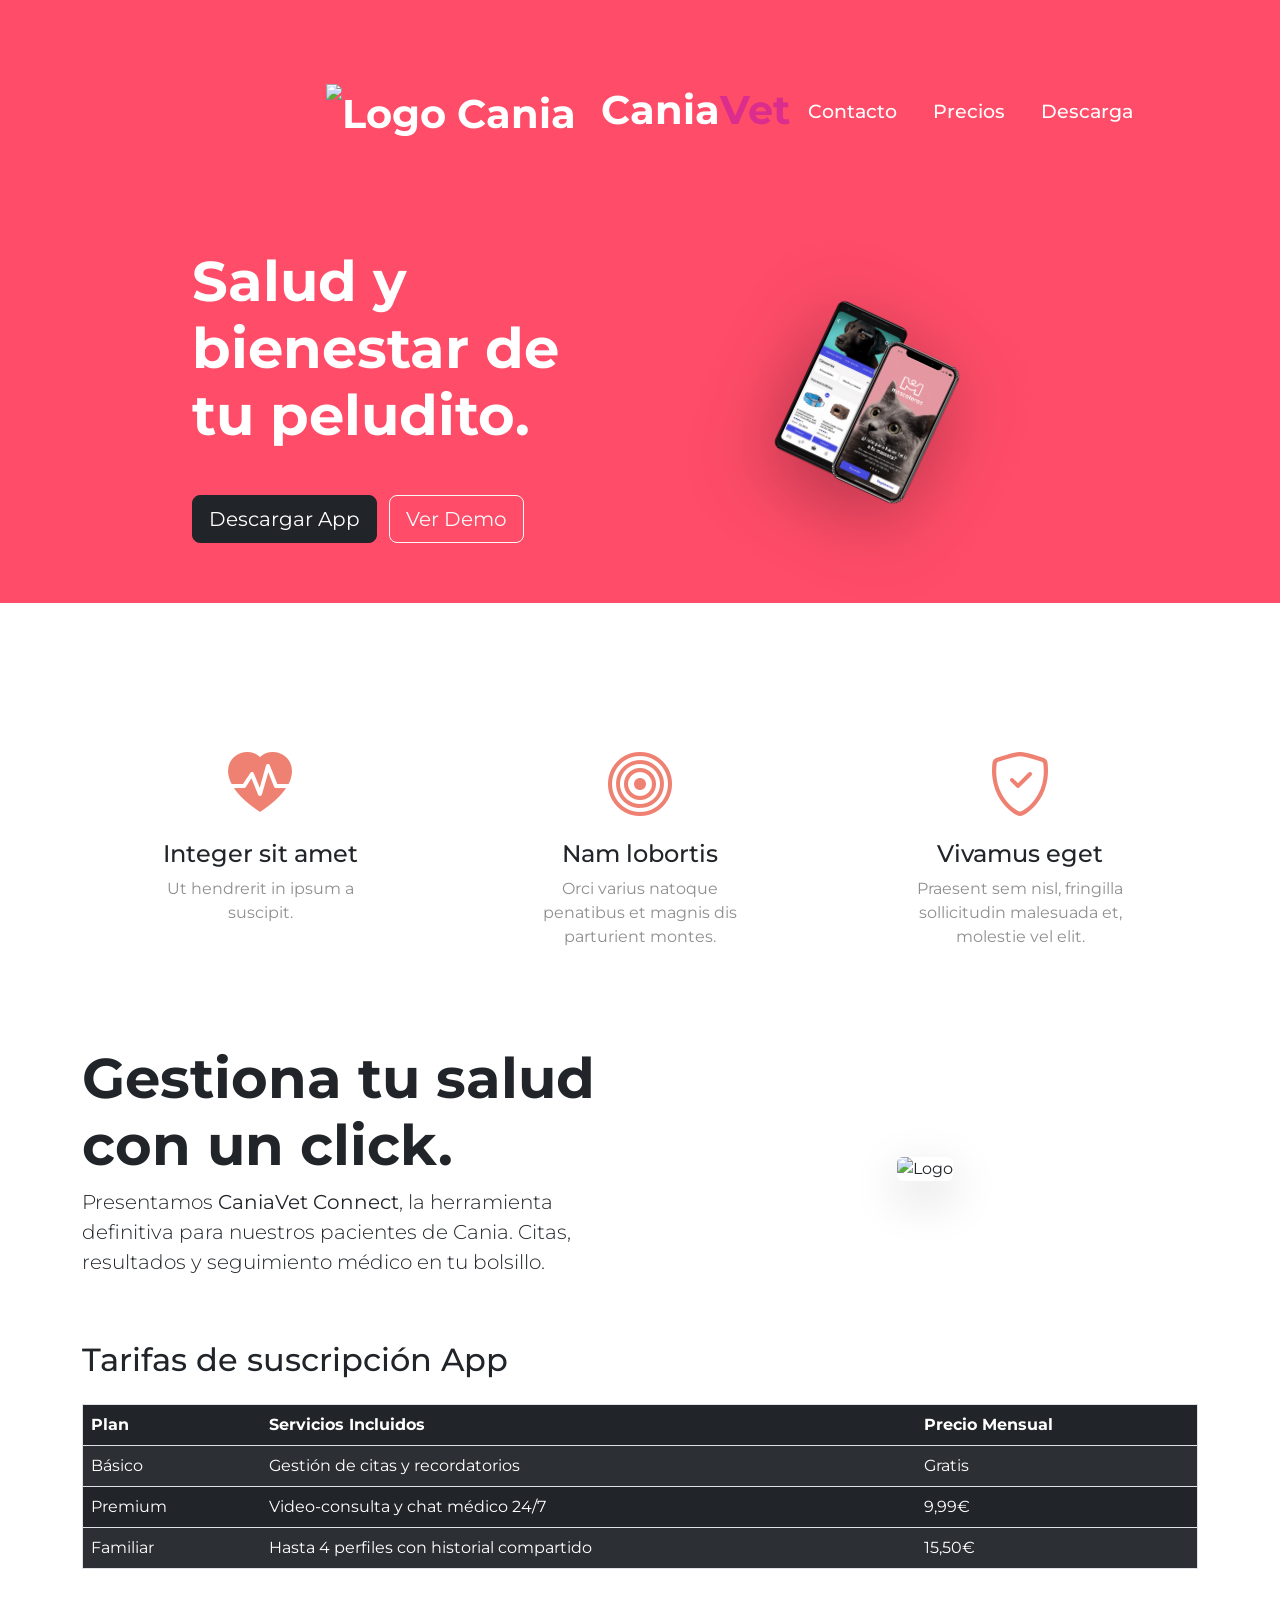
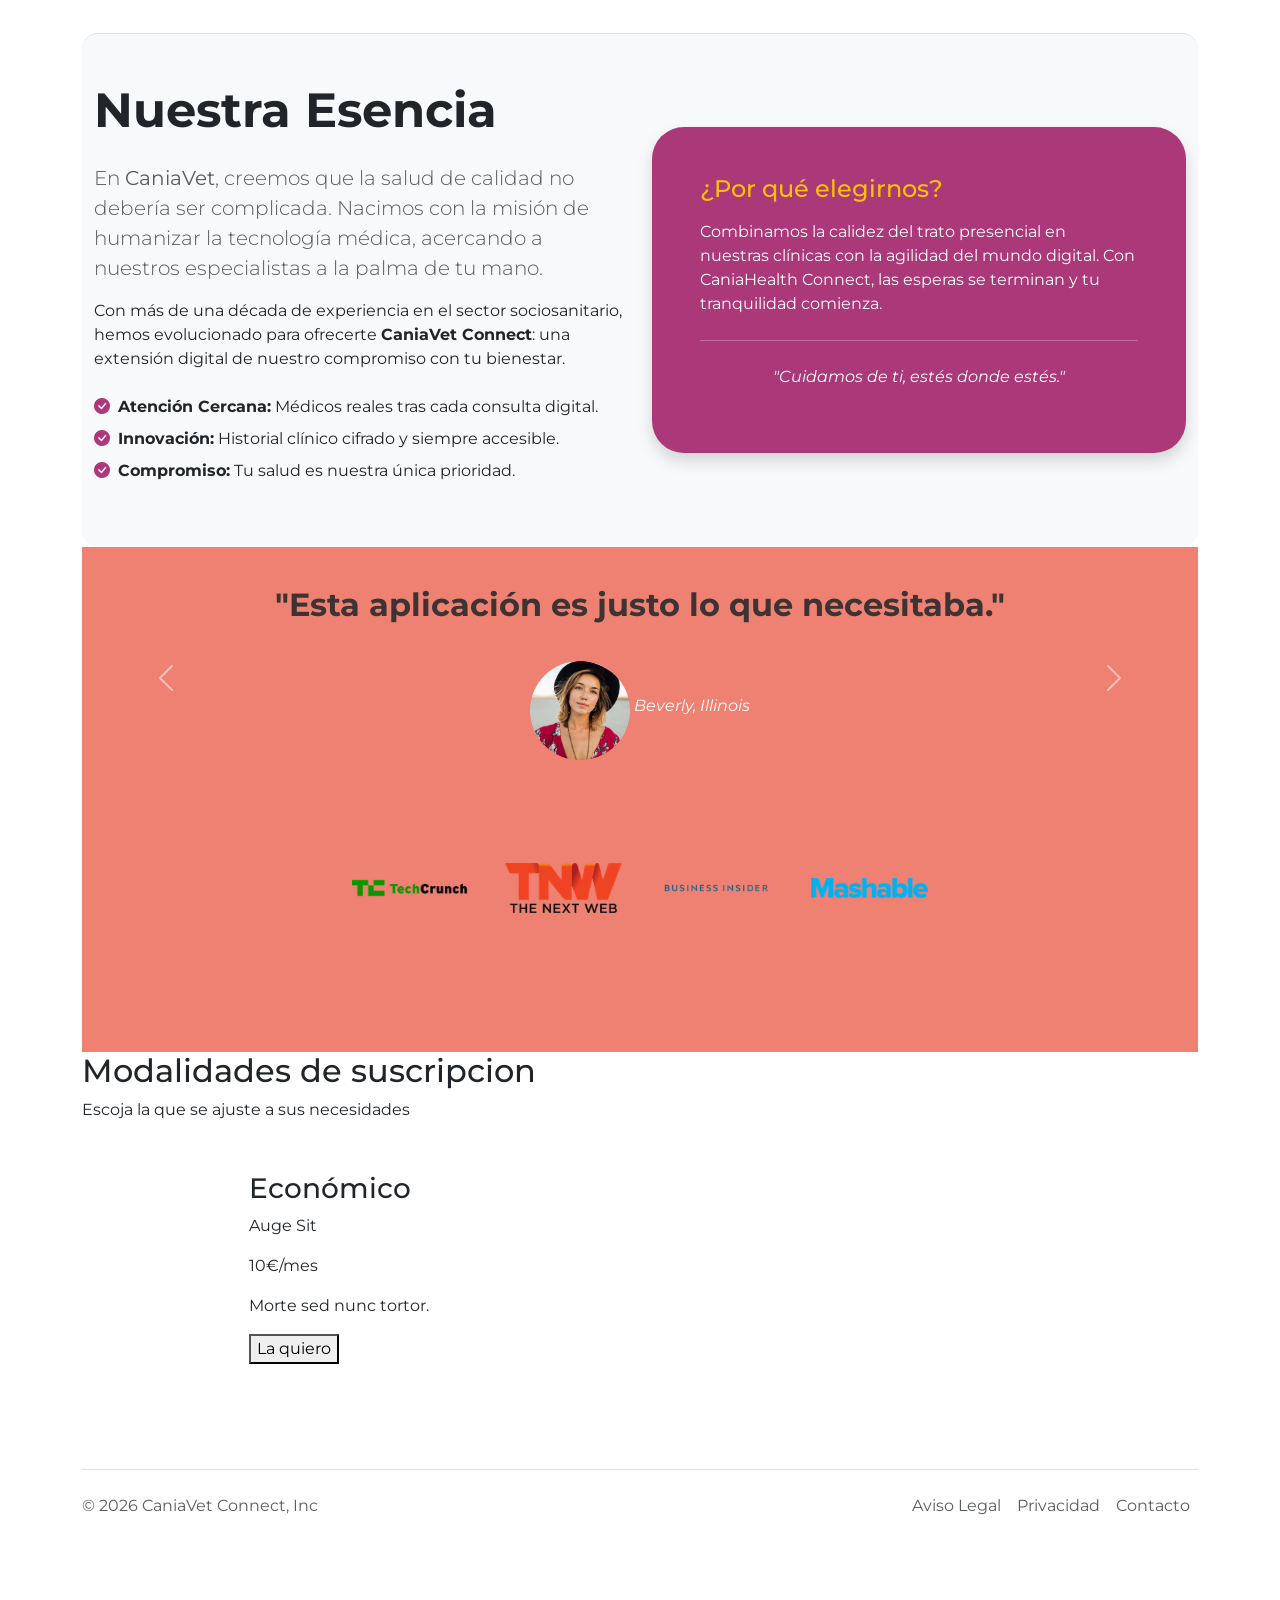
==== index.html @ 1139fd97 "Proyecto principal" ====
<!DOCTYPE html>
<html lang="es">

<head>
    <meta charset="UTF-8">
    <meta name="viewport" content="width=device-width, initial-scale=1.0">
    <title>CaniaVet - Tu Salud Online</title>

    <link rel="icon" type="image/png" href="imagenes/logocania.png">

    <link href="https://fonts.googleapis.com/css2?family=Montserrat:wght@400;700;900&family=Ubuntu:wght@700&display=swap" rel="stylesheet">

    <link href="https://cdn.jsdelivr.net/npm/bootstrap@5.3.2/dist/css/bootstrap.min.css" rel="stylesheet">
    <link rel="stylesheet" href="https://cdn.jsdelivr.net/npm/bootstrap-icons@1.11.1/font/bootstrap-icons.css">
    
    <link rel="stylesheet" href="css/stylesheet.css">
</head>

<body>

    <header id="title">
        <div class="container-fluid">

            <nav class="navbar navbar-expand-lg navbar-dark">
                <div class="container-fluid p-0">
                    <a class="navbar-brand app-name" href="index.html">
                        <img src="imagenes/logocania.png" alt="Logo Cania" class="navbar-logo">
                        <span class="text-white">Cania</span><span class="text-health">Vet</span>
                    </a>
                    
                    <button class="navbar-toggler" type="button" data-bs-toggle="collapse" data-bs-target="#navbarNav">
                        <span class="navbar-toggler-icon"></span>
                    </button>

                    <div class="collapse navbar-collapse" id="navbarNav">
                        <ul class="navbar-nav ms-auto">
                            <li class="nav-item">
                                <a class="nav-link" href="contacto.html">Contacto</a>
                            </li>
                            <li class="nav-item">
                                <a class="nav-link" href="precios.html">Precios</a>
                            </li>
                            <li class="nav-item">
                                <a class="nav-link" href="descarga.html">Descarga</a>
                            </li>
                        </ul>
                    </div>
                </div>
            </nav>

            <div class="row align-items-center">
                <div class="col-lg-6 col-12">
                    <h1 class="fw-bold text-white">Salud y bienestar de tu peludito.</h1>

                    <div class="mt-4">
                        <button type="button" class="btn btn-dark btn-lg me-2 btn-margin-custom">Descargar App</button>
                        <button type="button" class="btn btn-outline-light btn-lg btn-margin-custom">Ver Demo</button>
                    </div>
                </div>

                <div class="col-lg-6 col-12 text-center mt-5 mt-lg-0">
                    <img src="imagenes/app2.png" alt="App Preview" class="img-fluid title-image">
                </div>
            </div>
        </div>
    </header>

    <main class="container mt-5">

        <section id="features" class="py-5">

            <div class="row text-center">

                <div class="col-lg-4 feature-box">
                    <i class="bi bi-heart-pulse-fill display-3"></i>
                    <h3>Integer sit amet</h3>
                    <p>Ut hendrerit in ipsum a suscipit.</p>
                </div>
        

            <div class="col-lg-4 feature-box">
                    <i class="bi bi-bullseye display-3"></i>
                    <h3>Nam lobortis</h3>
                    <p>Orci varius natoque penatibus et magnis dis parturient montes.</p>
                </div>
            

            <div class="col-lg-4 feature-box">
                    <i class="bi bi-shield-check display-3"></i>
                    <h3>Vivamus eget</h3>
                    <p>Praesent sem nisl, fringilla sollicitudin malesuada et, molestie vel elit.</p>
            </div>
            </div>
        </section>
        
        
        <div class="row align-items-center mb-5">
            <div class="col-md-6">
                <h2 class="display-4 fw-bold">Gestiona tu salud con un click.</h2>
                <p class="lead">Presentamos <strong>CaniaVet Connect</strong>, la herramienta definitiva para nuestros pacientes de Cania. Citas, resultados y seguimiento médico en tu bolsillo.</p>
            </div>
            <div class="col-md-6 text-center">
                <img src="imagenes/logocania.png" alt="Logo" class="img-fluid rounded shadow-lg" style="max-height: 300px;">
            </div>
        </div>

        
        <div class="row mt-5">
            <div class="col-12">
                <h2 class="mb-4">Tarifas de suscripción App</h2>
                <div class="table-responsive">
                    <table class="table table-dark table-striped table-hover border">
                        <thead>
                            <tr>
                                <th>Plan</th>
                                <th>Servicios Incluidos</th>
                                <th>Precio Mensual</th>
                            </tr>
                        </thead>
                        <tbody>
                            <tr>
                                <td>Básico</td>
                                <td>Gestión de citas y recordatorios</td>
                                <td>Gratis</td>
                            </tr>
                            <tr>
                                <td>Premium</td>
                                <td>Video-consulta y chat médico 24/7</td>
                                <td>9,99€</td>
                            </tr>
                            <tr>
                                <td>Familiar</td>
                                <td>Hasta 4 perfiles con historial compartido</td>
                                <td>15,50€</td>
                            </tr>
                        </tbody>
                    </table>
                </div>
            </div>
        </div>

        <section class="bg-light py-5 border-top mt-5 rounded-4">
            <div class="container">
                <div class="row align-items-center">
                    <div class="col-lg-6">
                        <h2 class="display-5 fw-bold text-dark mb-4">Nuestra Esencia</h2>
                        <p class="lead text-muted">
                            En <strong>CaniaVet</strong>, creemos que la salud de calidad no debería ser complicada. Nacimos con la misión de humanizar la tecnología médica, acercando a nuestros especialistas a la palma de tu mano.
                        </p>
                        <p>
                            Con más de una década de experiencia en el sector sociosanitario, hemos evolucionado para ofrecerte <strong>CaniaVet Connect</strong>: una extensión digital de nuestro compromiso con tu bienestar.
                        </p>
                        <div class="mt-4">
                            <ul class="list-unstyled">
                                <li class="mb-2"><i class="bi bi-check-circle-fill text-cania me-2"></i><strong>Atención Cercana:</strong> Médicos reales tras cada consulta digital.</li>
                                <li class="mb-2"><i class="bi bi-check-circle-fill text-cania me-2"></i><strong>Innovación:</strong> Historial clínico cifrado y siempre accesible.</li>
                                <li class="mb-2"><i class="bi bi-check-circle-fill text-cania me-2"></i><strong>Compromiso:</strong> Tu salud es nuestra única prioridad.</li>
                            </ul>
                        </div>
                    </div>
                    <div class="col-lg-6 mt-4 mt-lg-0">
                        <div class="p-5 bg-cania-dark text-white rounded-5 shadow">
                            <h3 class="h4 mb-3 text-warning">¿Por qué elegirnos?</h3>
                            <p>Combinamos la calidez del trato presencial en nuestras clínicas con la agilidad del mundo digital. Con CaniaHealth Connect, las esperas se terminan y tu tranquilidad comienza.</p>
                            <hr class="my-4 opacity-25">
                            <p class="fst-italic text-center">"Cuidamos de ti, estés donde estés."</p>
                        </div>
                    </div>
                </div>
            </div>
        </section>

        <!--CARRUSEL-->

        <section id="testimonials" class="text-center bgtestimonio">
            <div id="testimonial-carousel" class="carousel slide" data-bs-ride="carousel" data-bs-interval="10000"
                data-bs-pause="hover" data-bs-keyboard="true">
        
                <div class="carousel-inner">
        
                    <div class="carousel-item active container-fluid">
                        <h2 class="testimonial-text fw-bold">"Esta aplicación es justo lo que necesitaba."</h2>
                        <img class="testimonial-image rounded-circle mt-4 mb-3" src="imagenes/lady-img.jpg"
                            alt="Perfil de usuario">
                        <em class="text-white">Beverly, Illinois</em>
                    </div>
        
                    <div class="carousel-item container-fluid">
                        <h2 class="testimonial-text fw-bold">"Mi perro está más feliz que nunca desde que usamos CaniaVet."</h2>
                        <img class="testimonial-image rounded-circle mt-4 mb-3" src="imagenes/dog-img.jpg"
                            alt="Perfil de mascota">
                        <em class="text-white">Pebbles, New York</em>
                    </div>
        
                </div>
        
                <!-- BOTON ANTERIOR-->
                <button class="carousel-control-prev" type="button" data-bs-target="#testimonial-carousel" data-bs-slide="prev">
                    <span class="carousel-control-prev-icon" aria-hidden="true"></span>
                    <span class="visually-hidden">Anterior</span>
                </button>

                <!-- BOTON SIGUIENTE-->
                <button class="carousel-control-next" type="button" data-bs-target="#testimonial-carousel" data-bs-slide="next">
                    <span class="carousel-control-next-icon" aria-hidden="true"></span>
                    <span class="visually-hidden">Siguiente</span>
                </button>
        
            </div>
        
        </section>

        
        <section id="press" class="text-center bgtestimonio">

            <div class="container-fluid">
                <img class="press-logo mx-3" src="imagenes/TechCrunch.png" alt="tc-logo">
                <img class="press-logo mx-3" src="imagenes/tnw.png" alt="tnw-logo">
                <img class="press-logo mx-3" src="imagenes/bizinsider.png" alt="biz-insider-logo">
                <img class="press-logo mx-3" src="imagenes/mashable.png" alt="mashable-logo">
            </div>

        </section>

        <!-- CARDS (TARJETAS)--> 
        <section id="cards" class="tarjetas">
            <div>
                <h2>Modalidades de suscripcion</h2>
                <p> Escoja la que se ajuste a sus necesidades</p>
        
                <!-- MODALIDAD PAGO 1-->
        
                <div class="container-fluid">

                    <h3>Económico</h3>
                    <p> Auge Sit</p>
                    <p> 10€/mes</p>
                    <p> Morte sed nunc tortor.</p>
        
                    
                        <button class="" type="button">
                            <span>La quiero</span>
                        </button>

                </div>
        
            

            <!-- MODALIDAD PAGO 2-->

            <!-- MODALIDAD PAGO 3-->

            </div>

            

        </section>
    </main>

    <!--FOOTER / PIE DE PÁGINA-->

    <footer class="container py-5">
        <div class="d-flex flex-wrap justify-content-between align-items-center py-3 my-4 border-top">
            <p class="col-md-4 mb-0 text-muted">&copy; 2026 CaniaVet Connect, Inc</p>
            <ul class="nav col-md-4 justify-content-end">
                <li class="nav-item"><a href="#" class="nav-link px-2 text-muted">Aviso Legal</a></li>
                <li class="nav-item"><a href="#" class="nav-link px-2 text-muted">Privacidad</a></li>
                <li class="nav-item"><a href="#" class="nav-link px-2 text-muted">Contacto</a></li>
            </ul>
        </div>
    </footer>

    <script src="https://cdn.jsdelivr.net/npm/bootstrap@5.3.2/dist/js/bootstrap.bundle.min.js"></script>
</body>
</html>
---- css/stylesheet.css ----
/* CONFIGURACIÓN GENERAL */
   
*{
   font-family: 'Montserrat', sans-serif !important;
}
:root {
    --rosa-cania: #ab3878;
    --rosa-health: #db2d8e;
}

/* HEADER (TITLE) */

#title {
    background-color: #ff4c68;
    color: white;
}


.container-fluid {
    /* Requisito: 3% vertical y 15% lateral */
    padding: 3% 15% !important;
}

.app-name {
    /* Requisito: Fuente Ubuntu */
    font-family: 'Ubuntu', sans-serif !important;
    font-weight: 700;
    font-size: 2.5rem;
}


/* NAVBAR  */

.navbar {
    padding-bottom: 4.5rem;
    background: transparent !important;
}

.navbar-logo {
    height: 50px;
    width: auto;
    margin-right: 15px;
}

.text-health {
    color: var(--rosa-health) !important;
}

.navbar-nav .nav-link {
    color: white !important;
    font-weight: 500; 
    font-size: 1.2rem;
    padding: 0px 18px !important;
    
    
}

/* SECCIÓN HERO (Texto e Imagen) */

.title {
    color: white
}
#title h1 {
    font-size: 3.5rem; 
    line-height: 1.2;
    font-weight: 900;
    font-family: 'Montserrat bold';
}

.title-image {
    max-width: 60%;
    transform: rotate(25deg);
    filter: drop-shadow(0 20px 40px rgba(0,0,0,0.3));
}

/* BOTONES Y UTILIDADES  */
.btn-cania {
    background-color: var(--rosa-cania);
    color: white;
    border: none;
    padding: 10px 25px;
}

.text-cania {
    color: var(--rosa-cania) !important;
}

.bg-cania-dark {
    background-color: var(--rosa-cania) !important;
}
.bg-cania-light {
    background-color: rgba(171, 56, 120, 0.1) !important;
}

.btn-margin-custom {
    margin: 5% 3% 5% 0;
}

/* ESTILOS FEATURES */

#features {
    padding: 100px 0; /* Espaciado vertical para que respire */
    position: relative;
    z-index: 1;
    background-color: #fff;
}

.feature-box i {
    color: #ef8172;
}

#features h3 {
    font-family: 'Montserrat', sans-serif;
    font-size: 1.5rem;
    margin-top: 1rem;
}

#features p {
    color: #8f8f8f;
    width: 80%;
    margin: 0 auto; /* Centra el texto descriptivo */
}

.feature-box {
    padding: 3rem; /* Esto separa las columnas entre sí */
}

/* TESTIMONIOS Y PRENSA */

.bgtestimonio {
    background-color: #ef8172; /* Color salmón de la captura */
    width: 100%;

}

.testimonial-text {
    font-size: 2rem;
    line-height: 1.5;
    color: #3d3333;
}

.testimonial-image {
    width: 10%; /* Ajusta tamaño de la foto */
    min-width: 100px;
}

#press {
    padding-bottom: 5%;
}

.press-logo {
    width: 15%; /* Tamaño de los logos de prensa */
    margin: 20px 20px 50px;
}

/* RESPONSIVE - MOVIL */

@media (max-width: 991px) {
    .container-fluid {
        padding: 7% 5% !important;
    }
    .app-name {
        font-size: 1.8rem;
    }
    #title h1 {
        font-size: 2.2rem;
        text-align: center;
    }
    .title-image {
        transform: rotate(0deg);
        max-width: 80%;
    }
    .navbar {
        border-radius: 20px;
        padding-bottom: 1rem;
    }
}
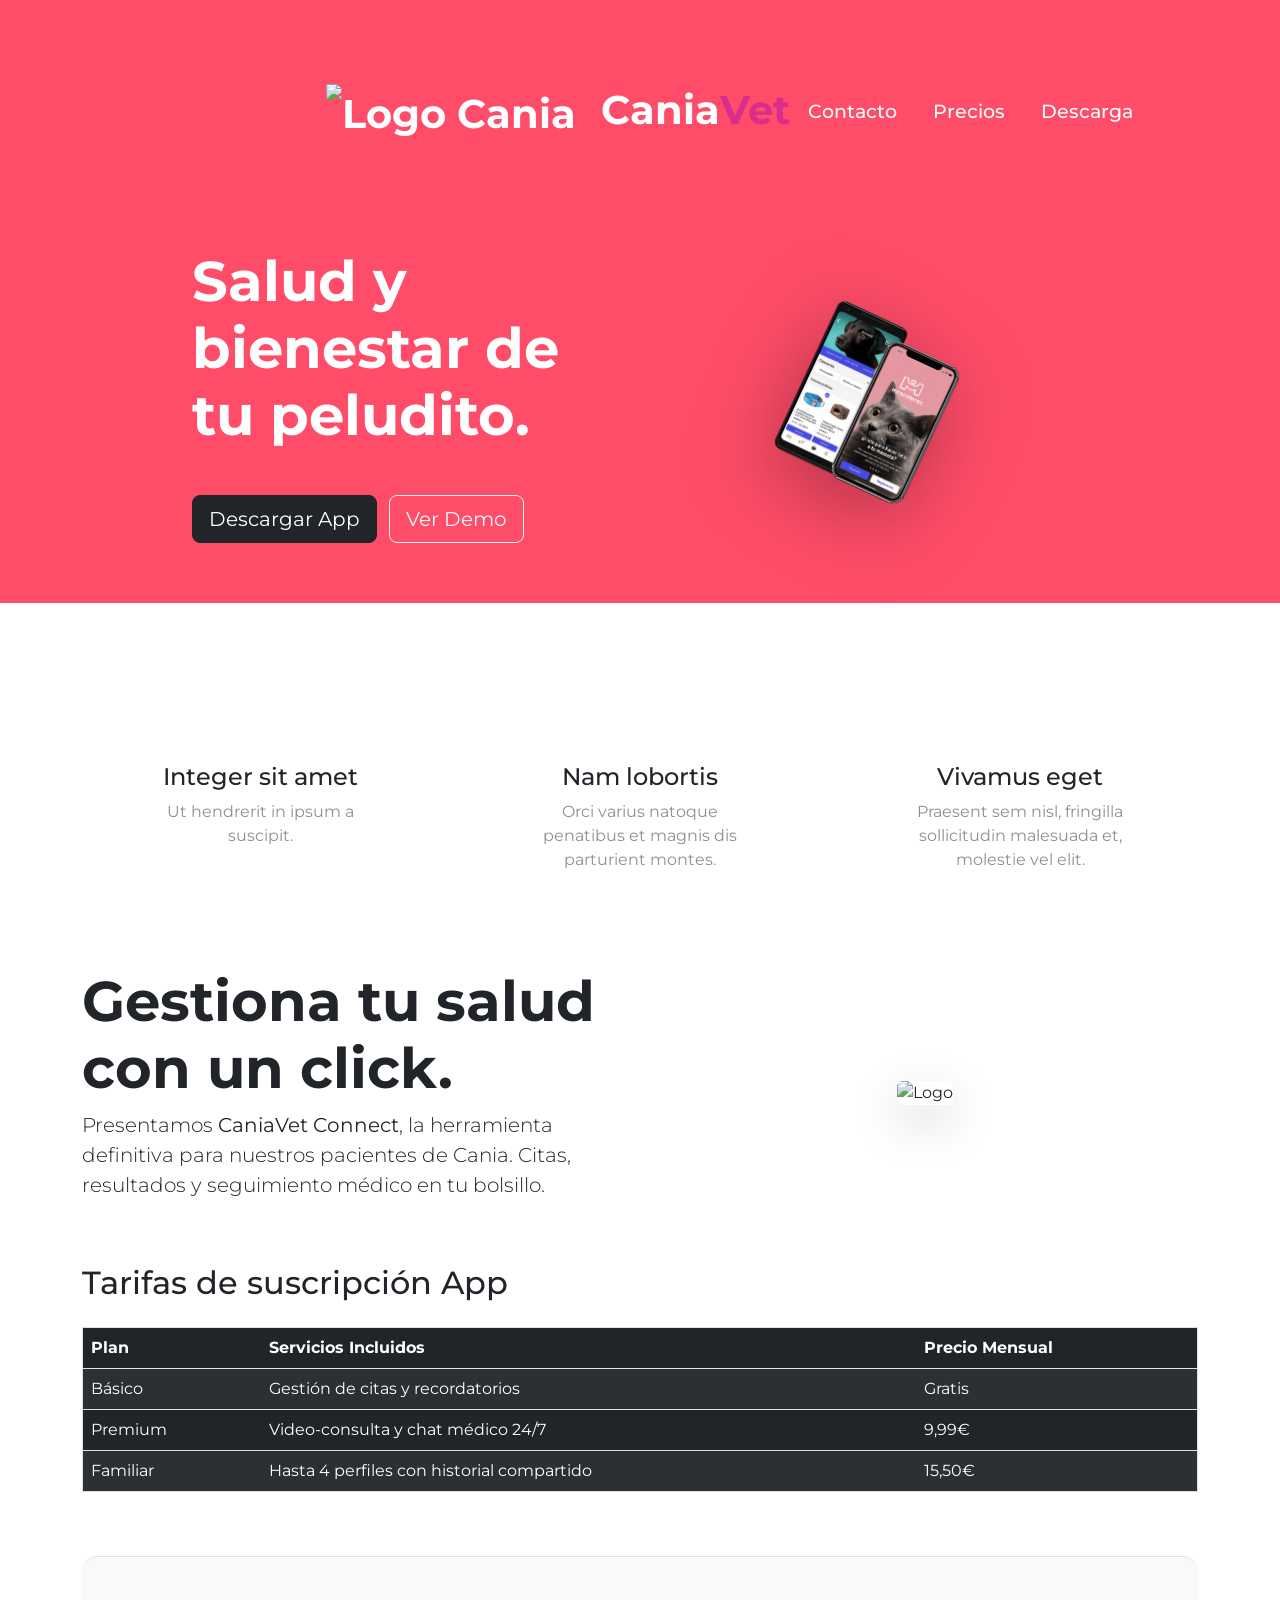
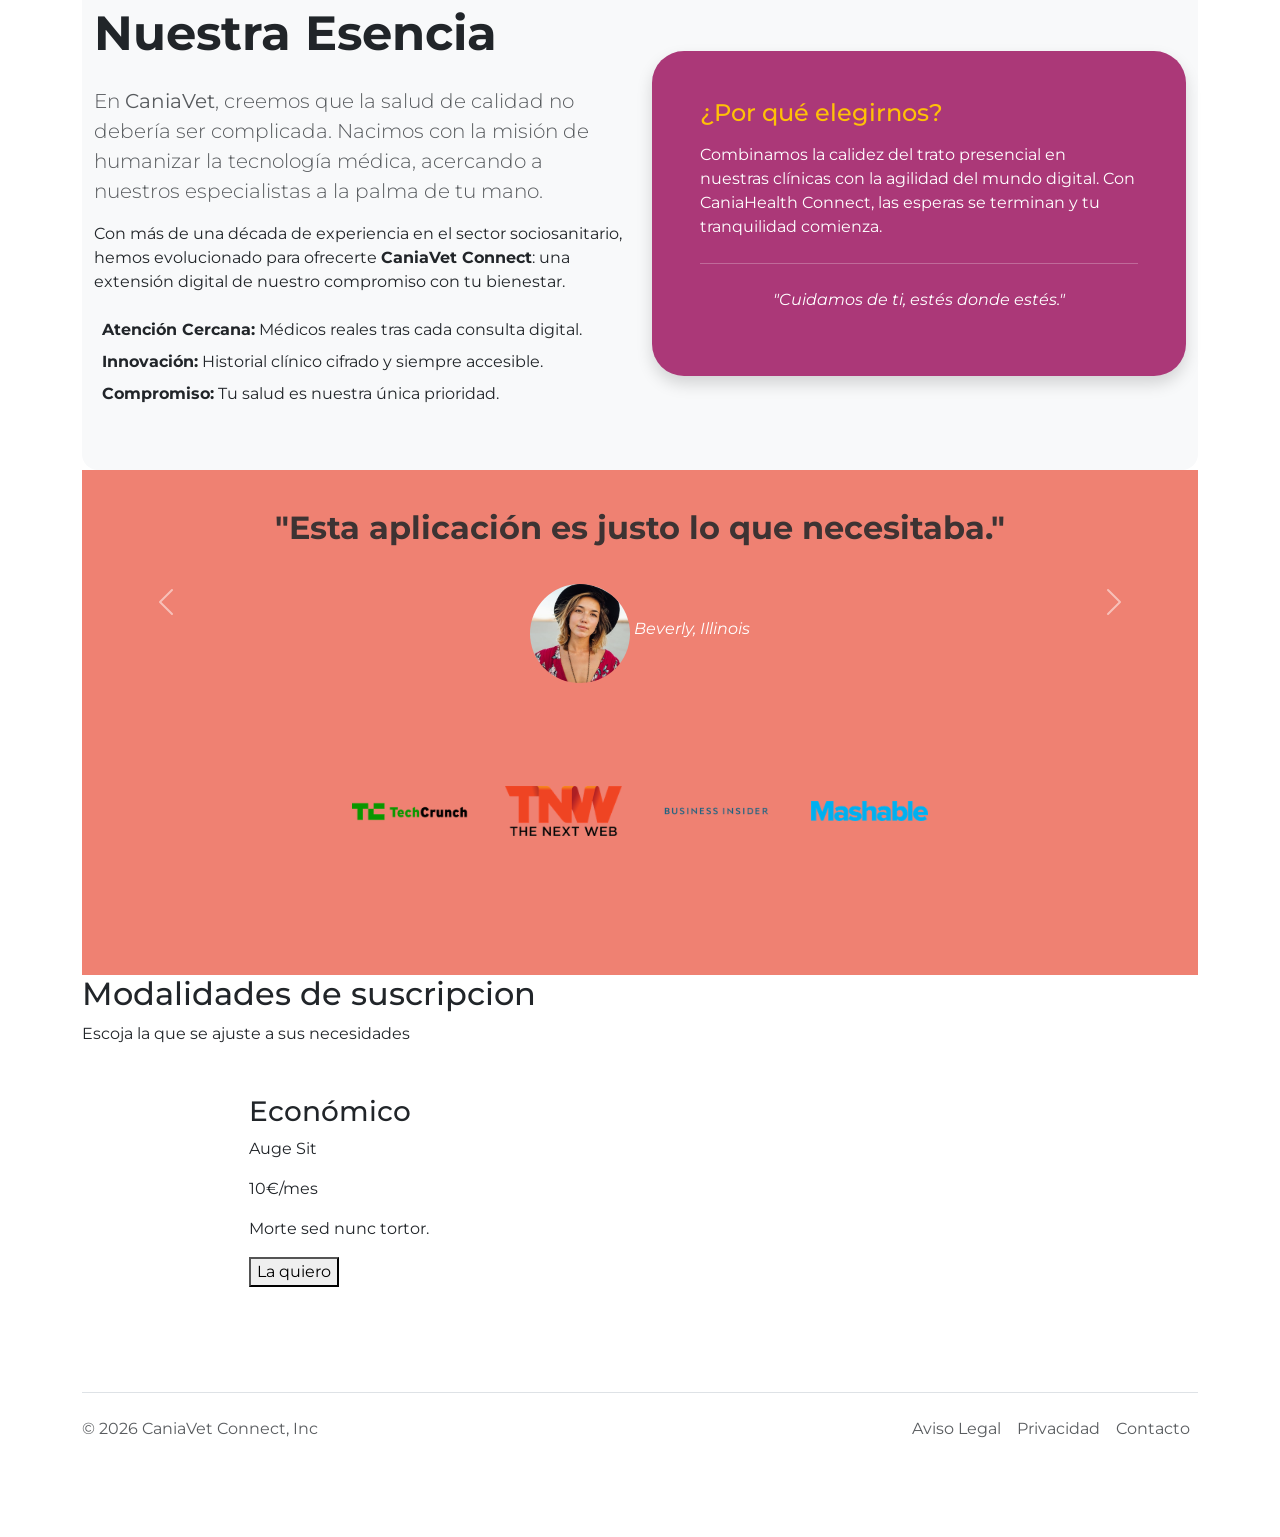
==== commit 8b38316b: "Añadimos logo principal y empezamos con las modificaciones y anotaciones en el head" ====
--- a/index.html
+++ b/index.html
@@ -2,18 +2,24 @@
 <html lang="es">
 
 <head>
+    <!-- ================= CONFIGURACIÓN BÁSICA ================= -->
     <meta charset="UTF-8">
     <meta name="viewport" content="width=device-width, initial-scale=1.0">
-    <title>CaniaVet - Tu Salud Online</title>
-
-    <link rel="icon" type="image/png" href="imagenes/logocania.png">
-
+    <title>CaniaVet - LND-UT4</title>
+
+    <!-- ================= FUENTES GOOGLE ================= -->
     <link href="https://fonts.googleapis.com/css2?family=Montserrat:wght@400;700;900&family=Ubuntu:wght@700&display=swap" rel="stylesheet">
 
+    <!-- ================= BOOTSTRAP ================= -->
     <link href="https://cdn.jsdelivr.net/npm/bootstrap@5.3.2/dist/css/bootstrap.min.css" rel="stylesheet">
-    <link rel="stylesheet" href="https://cdn.jsdelivr.net/npm/bootstrap-icons@1.11.1/font/bootstrap-icons.css">
     
+    <!-- ================= ICONOS ================= -->
+    <link rel="stylesheet" href="https://cdnjs.cloudflare.com/ajax/libs/font-awesome/6.5.1/css/all.min.css">
+    
+    <!-- ================= CSS PROPIO ================= -->
     <link rel="stylesheet" href="css/stylesheet.css">
+
+    
 </head>
 
 <body>
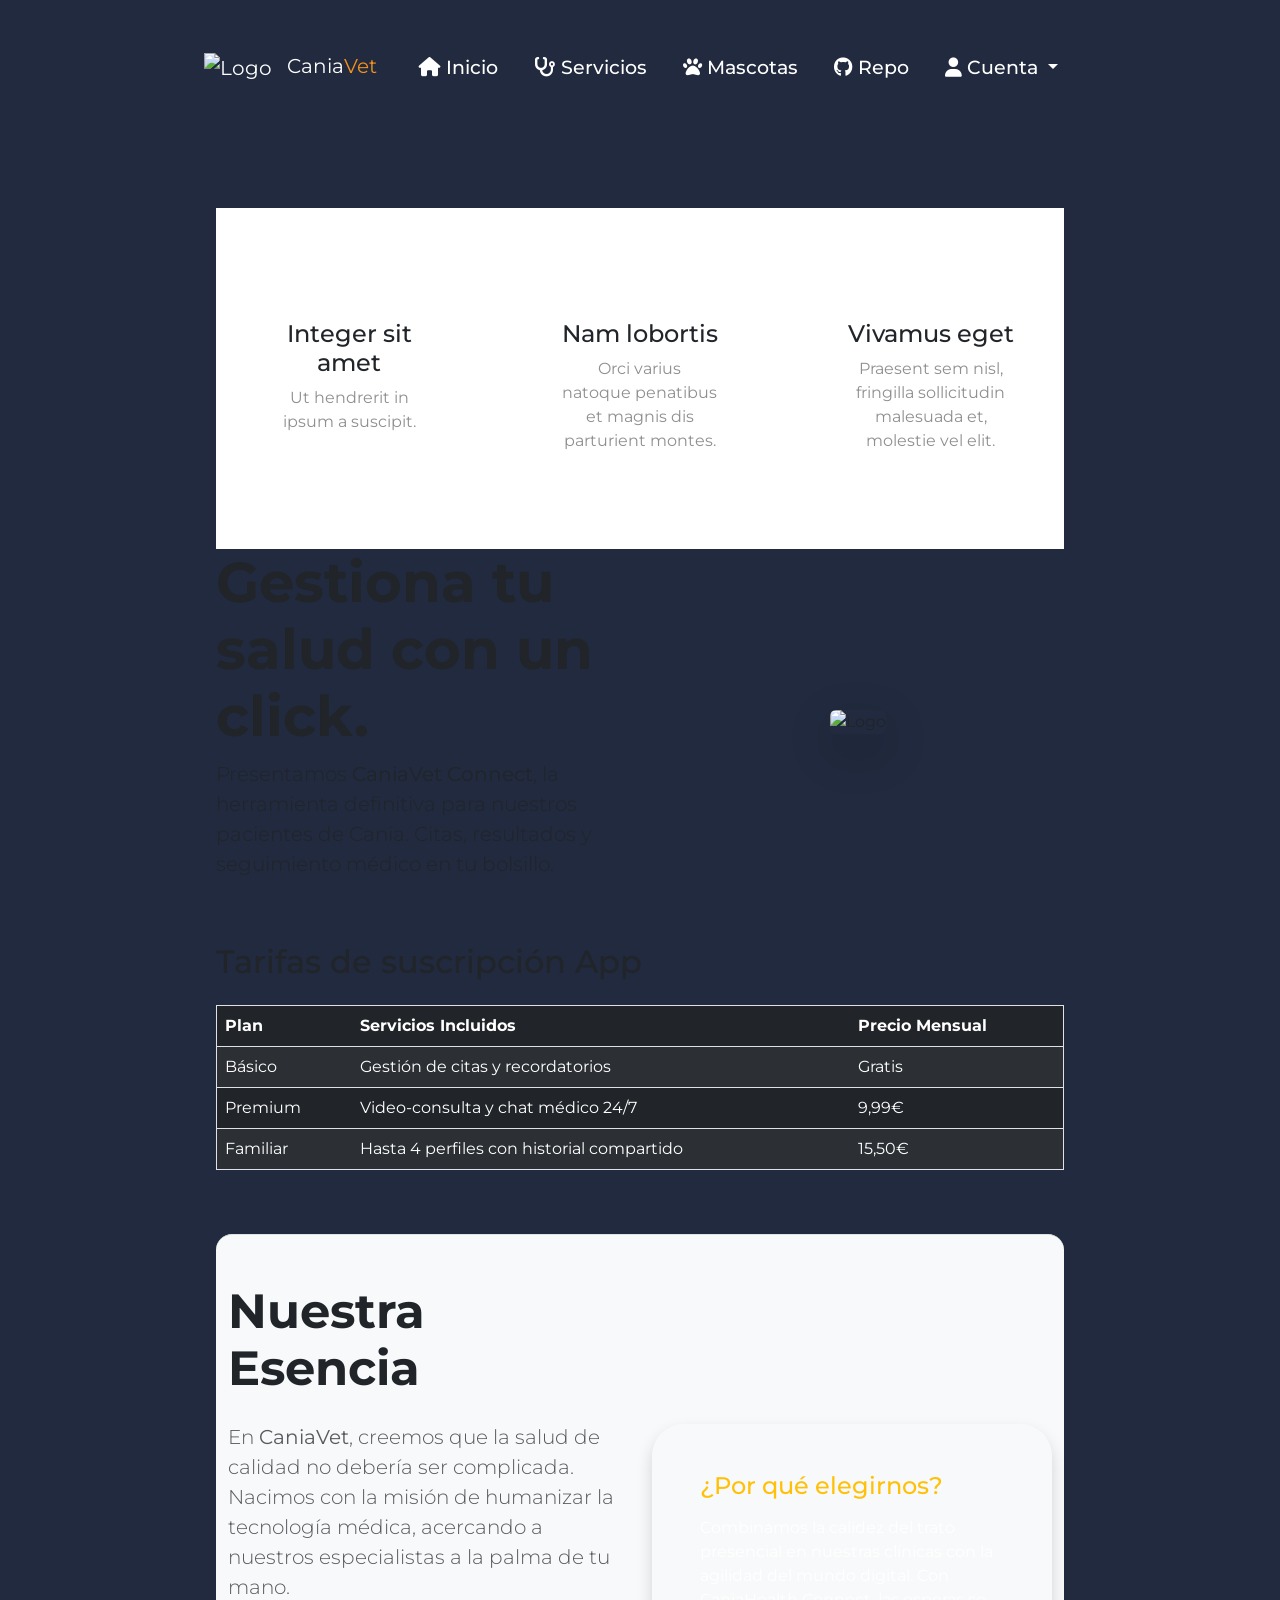
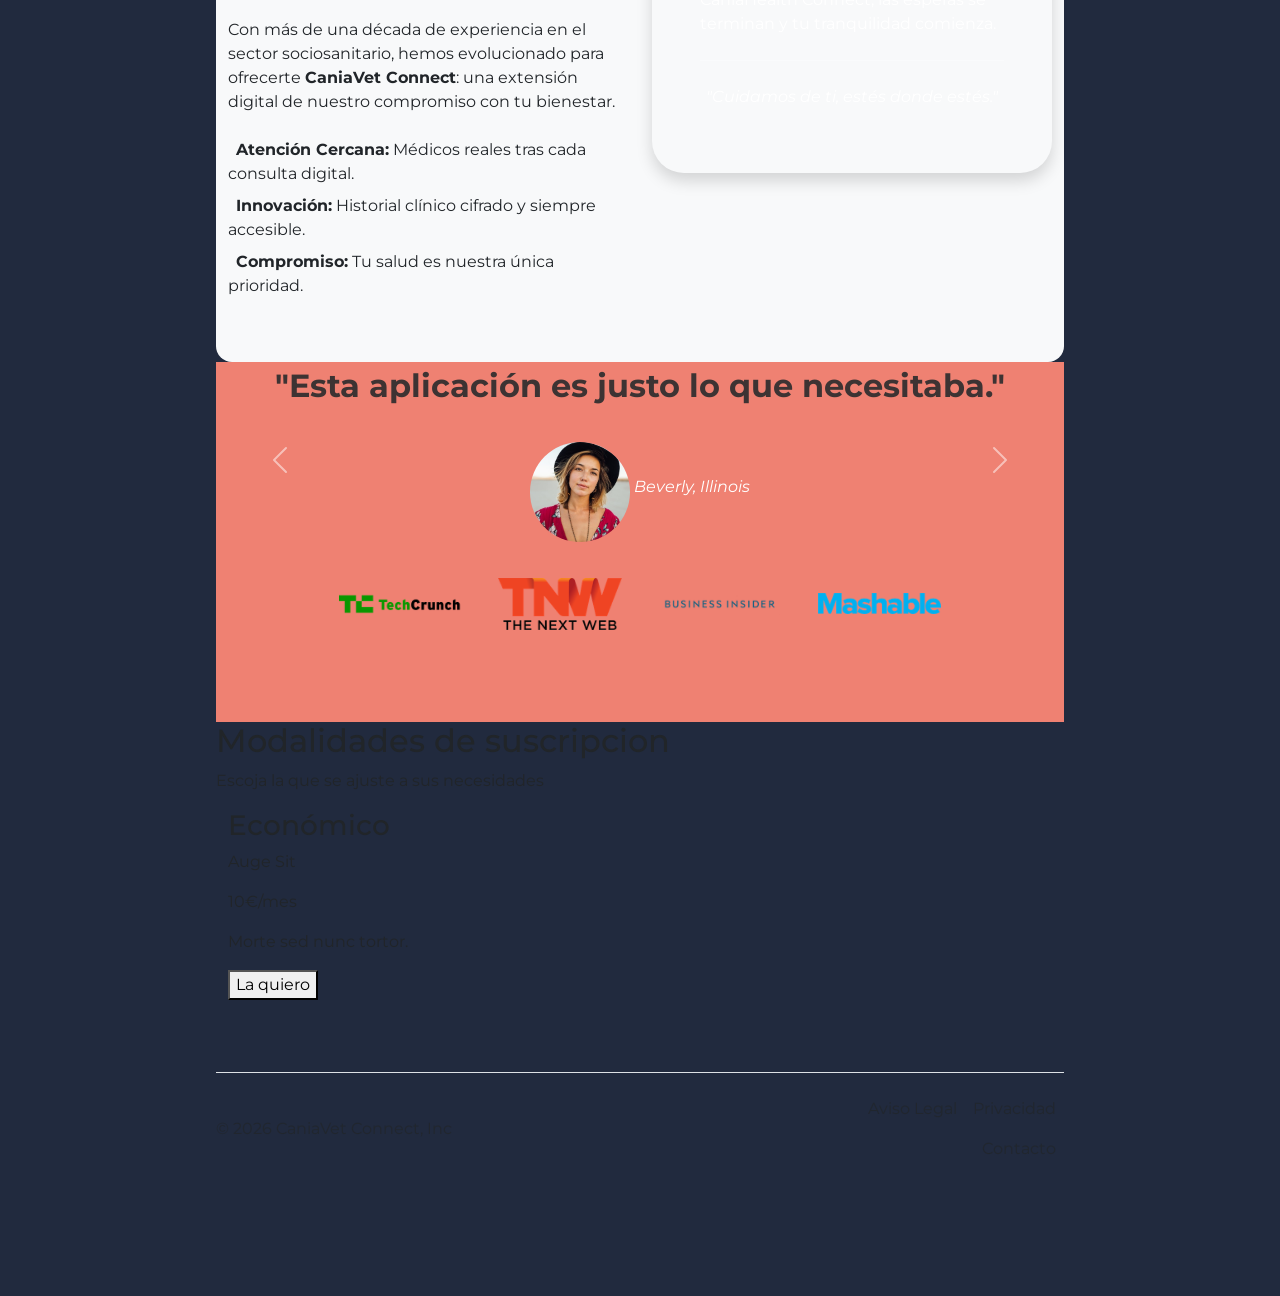
==== commit 95c37521: "Se implementa el logo el navbar y los estilos principales con el dropdown" ====
--- a/index.html
+++ b/index.html
@@ -24,52 +24,75 @@
 
 <body>
 
+    <!-- ===================================================== -->
+    <!-- HEADER + NAVBAR -->
+    <!-- ===================================================== -->
     <header id="title">
         <div class="container-fluid">
 
+            <!-- NAVBAR -->
             <nav class="navbar navbar-expand-lg navbar-dark">
                 <div class="container-fluid p-0">
+
+                    <!-- LOGO + NOMBRE -->
                     <a class="navbar-brand app-name" href="index.html">
-                        <img src="imagenes/logocania.png" alt="Logo Cania" class="navbar-logo">
-                        <span class="text-white">Cania</span><span class="text-health">Vet</span>
+                        <img src="imagenes/logocania.png" alt="Logo" class="logo-nav"> 
+                        <span>Cania</span><span class="text-accent">Vet</span>
                     </a>
                     
+                    <!-- BOTÓN HAMBURGUESA -->
                     <button class="navbar-toggler" type="button" data-bs-toggle="collapse" data-bs-target="#navbarNav">
                         <span class="navbar-toggler-icon"></span>
                     </button>
 
+                    <!-- MENÚ -->
                     <div class="collapse navbar-collapse" id="navbarNav">
                         <ul class="navbar-nav ms-auto">
+
+                            <!-- INICIO -->
                             <li class="nav-item">
-                                <a class="nav-link" href="contacto.html">Contacto</a>
+                                <a class="nav-link" href="#">
+                                    <i class="fa-solid fa-house"></i> Inicio
+                                </a>
                             </li>
+
+                            <!-- SERVICIOS -->
                             <li class="nav-item">
-                                <a class="nav-link" href="precios.html">Precios</a>
+                                <a class="nav-link" href="#servicios">
+                                    <i class="fa-solid fa-stethoscope"></i> Servicios
+                                </a>
                             </li>
+
+                            <!-- MASCOTAS -->
                             <li class="nav-item">
-                                <a class="nav-link" href="descarga.html">Descarga</a>
+                                <a class="nav-link" href="#">
+                                    <i class="fa-solid fa-paw"></i> Mascotas
+                                </a>
                             </li>
+
+                            <!-- REPO -->
+                            <li class="nav-item">
+                                <a class="nav-link" href="#">
+                                    <i class="fa-brands fa-github"></i> Repo
+                                </a>
+                            </li>
+
+                            <!--DROPWDOWN AÑADIDO-->
+                            
+                            <li class="nav-item dropdown">
+    <a class="nav-link dropdown-toggle" href="#" role="button" data-bs-toggle="dropdown">
+        <i class="fa-solid fa-user"></i> Cuenta
+    </a>
+    <ul class="dropdown-menu">
+        <li><a class="dropdown-item" href="#">Iniciar sesión</a></li>
+        <li><a class="dropdown-item" href="#">Registrarse</a></li>
+    </ul>
+</li>
+
                         </ul>
                     </div>
                 </div>
             </nav>
-
-            <div class="row align-items-center">
-                <div class="col-lg-6 col-12">
-                    <h1 class="fw-bold text-white">Salud y bienestar de tu peludito.</h1>
-
-                    <div class="mt-4">
-                        <button type="button" class="btn btn-dark btn-lg me-2 btn-margin-custom">Descargar App</button>
-                        <button type="button" class="btn btn-outline-light btn-lg btn-margin-custom">Ver Demo</button>
-                    </div>
-                </div>
-
-                <div class="col-lg-6 col-12 text-center mt-5 mt-lg-0">
-                    <img src="imagenes/app2.png" alt="App Preview" class="img-fluid title-image">
-                </div>
-            </div>
-        </div>
-    </header>
 
     <main class="container mt-5">
 
--- a/css/stylesheet.css
+++ b/css/stylesheet.css
@@ -1,33 +1,38 @@
 
-   /* CONFIGURACIÓN GENERAL */
-   
-*{
-   font-family: 'Montserrat', sans-serif !important;
-}
+/* Paleta obtenida de: https://colorhunt.co/palette/212a3ef2921d */
+
 :root {
-    --rosa-cania: #ab3878;
-    --rosa-health: #db2d8e;
+    --azul-oscuro: #212A3E;
+    --naranja-acento: #F2921D;
 }
 
-/* HEADER (TITLE) */
+/* ===================================================== */
+/* FUENTES */
+/* ===================================================== */
+
+/* Fuente principal con fallback */
+* {
+    font-family: 'Montserrat', sans-serif;
+}
+
+/* ===================================================== */
+/* HEADER */
+/* ===================================================== */
 
 #title {
-    background-color: #ff4c68;
-    color: white;
+    background-color: var(--azul-oscuro);
+    padding: 3% 15%;
 }
 
-
-.container-fluid {
-    /* Requisito: 3% vertical y 15% lateral */
-    padding: 3% 15% !important;
+.logo-nav {
+    height: 80px;
+    margin-right: 10px;
 }
 
-.app-name {
-    /* Requisito: Fuente Ubuntu */
-    font-family: 'Ubuntu', sans-serif !important;
-    font-weight: 700;
-    font-size: 2.5rem;
+.text-accent {
+    color: var(--naranja-acento);
 }
+
 
 
 /* NAVBAR  */
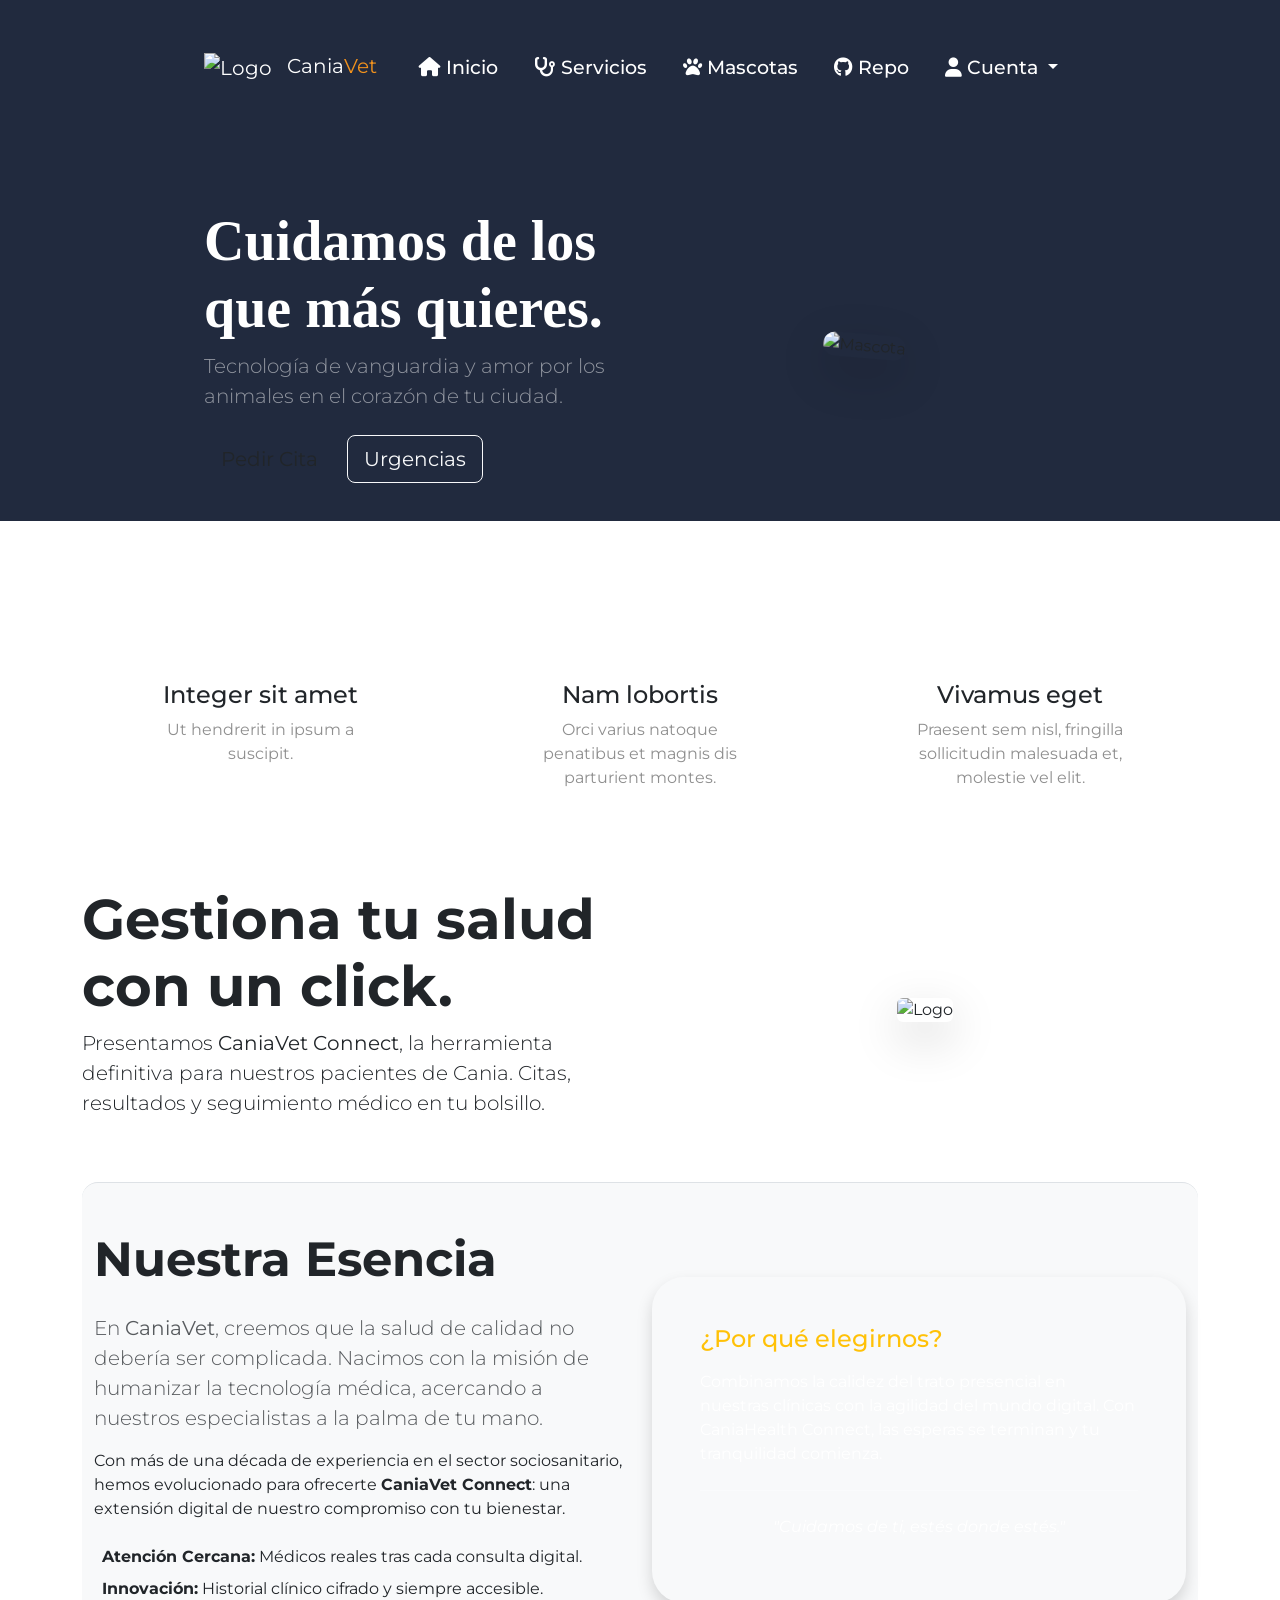
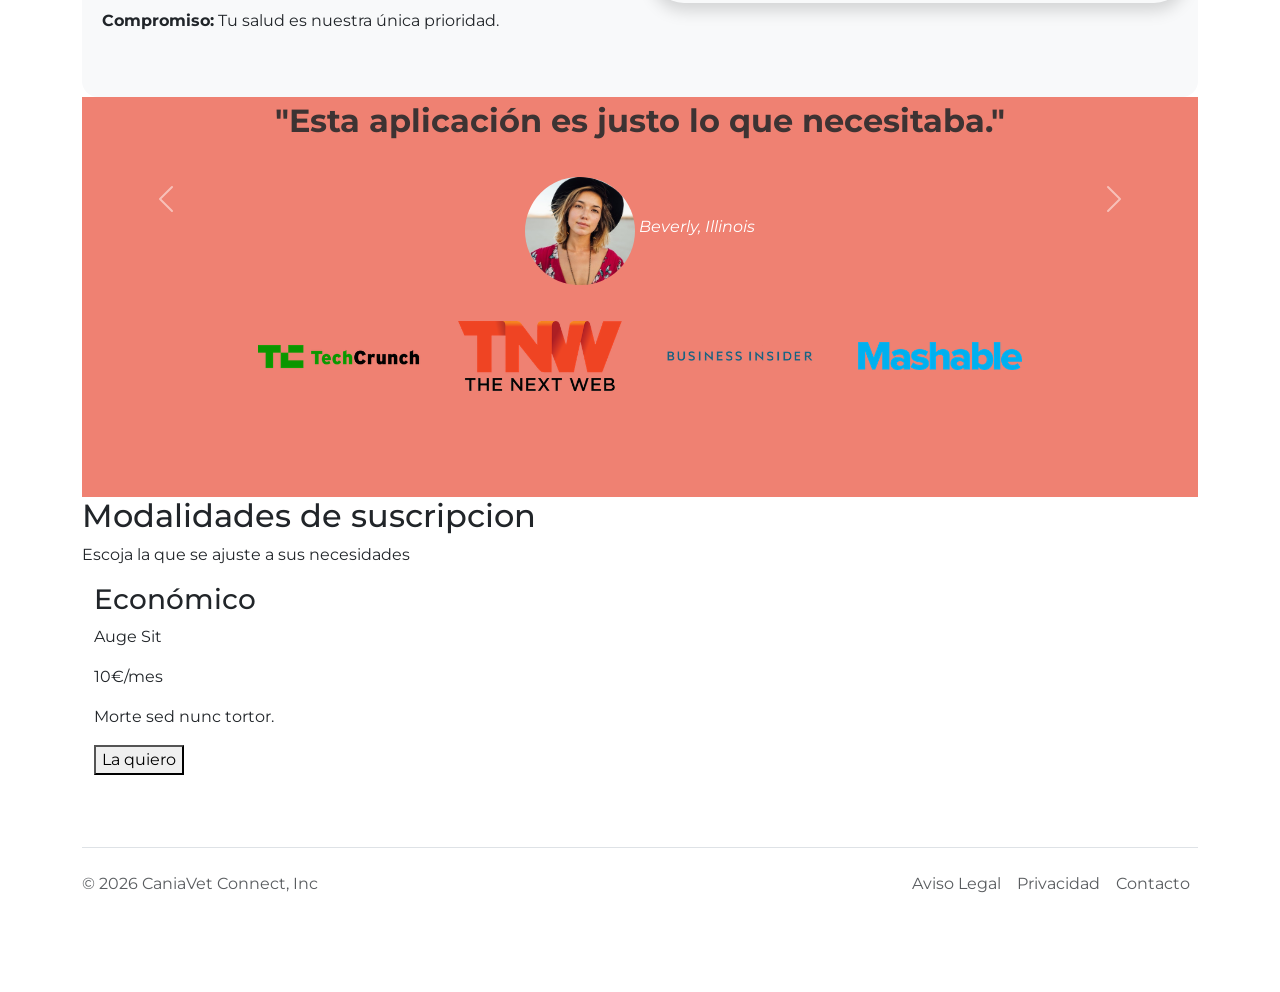
==== commit 28ca350a: "Actualizamos la cabecera y la imagen principal en el CSS" ====
--- a/index.html
+++ b/index.html
@@ -78,7 +78,7 @@
                             </li>
 
                             <!--DROPWDOWN AÑADIDO-->
-                            
+
                             <li class="nav-item dropdown">
     <a class="nav-link dropdown-toggle" href="#" role="button" data-bs-toggle="dropdown">
         <i class="fa-solid fa-user"></i> Cuenta
@@ -93,6 +93,38 @@
                     </div>
                 </div>
             </nav>
+                <!-- ===================================================== -->
+            <!-- HERO -->
+            <!-- ===================================================== -->
+            <div class="row align-items-center mt-5">
+
+                <!-- TEXTO -->
+                <div class="col-lg-6">
+                    <h1 class="display-3 fw-bold text-white">
+                        Cuidamos de los que más quieres.
+                    </h1>
+
+                    <p class="lead text-white-50">
+                        Tecnología de vanguardia y amor por los animales en el corazón de tu ciudad.
+                    </p>
+
+                    <!-- BOTONES -->
+                    <div class="mt-4">
+                        <button class="btn btn-accent btn-lg me-2">Pedir Cita</button>
+                        <button class="btn btn-outline-light btn-lg">Urgencias</button>
+                    </div>
+                </div>
+
+                <!-- IMAGEN -->
+                <div class="col-lg-6 text-center mt-5 mt-lg-0">
+                    <img src="https://images.unsplash.com/photo-1583337130417-3346a1be7dee?q=80&w=600"
+                         alt="Mascota"
+                         class="img-fluid hero-img rounded-5 shadow-lg">
+                </div>
+
+            </div>
+        </div>
+    </header>
 
     <main class="container mt-5">
 
@@ -134,39 +166,6 @@
         </div>
 
         
-        <div class="row mt-5">
-            <div class="col-12">
-                <h2 class="mb-4">Tarifas de suscripción App</h2>
-                <div class="table-responsive">
-                    <table class="table table-dark table-striped table-hover border">
-                        <thead>
-                            <tr>
-                                <th>Plan</th>
-                                <th>Servicios Incluidos</th>
-                                <th>Precio Mensual</th>
-                            </tr>
-                        </thead>
-                        <tbody>
-                            <tr>
-                                <td>Básico</td>
-                                <td>Gestión de citas y recordatorios</td>
-                                <td>Gratis</td>
-                            </tr>
-                            <tr>
-                                <td>Premium</td>
-                                <td>Video-consulta y chat médico 24/7</td>
-                                <td>9,99€</td>
-                            </tr>
-                            <tr>
-                                <td>Familiar</td>
-                                <td>Hasta 4 perfiles con historial compartido</td>
-                                <td>15,50€</td>
-                            </tr>
-                        </tbody>
-                    </table>
-                </div>
-            </div>
-        </div>
 
         <section class="bg-light py-5 border-top mt-5 rounded-4">
             <div class="container">
--- a/css/stylesheet.css
+++ b/css/stylesheet.css
@@ -33,6 +33,21 @@
     color: var(--naranja-acento);
 }
 
+
+/* ===================================================== */
+/* HERO (IMAGEN PRINCIPAL) */
+/* ===================================================== */
+
+.hero-img {
+    max-height: 400px;
+    transform: rotate(5deg);
+    transition: 0.5s;
+}
+
+/* Efecto hover */
+.hero-img:hover {
+    transform: rotate(0deg);
+}
 
 
 /* NAVBAR  */
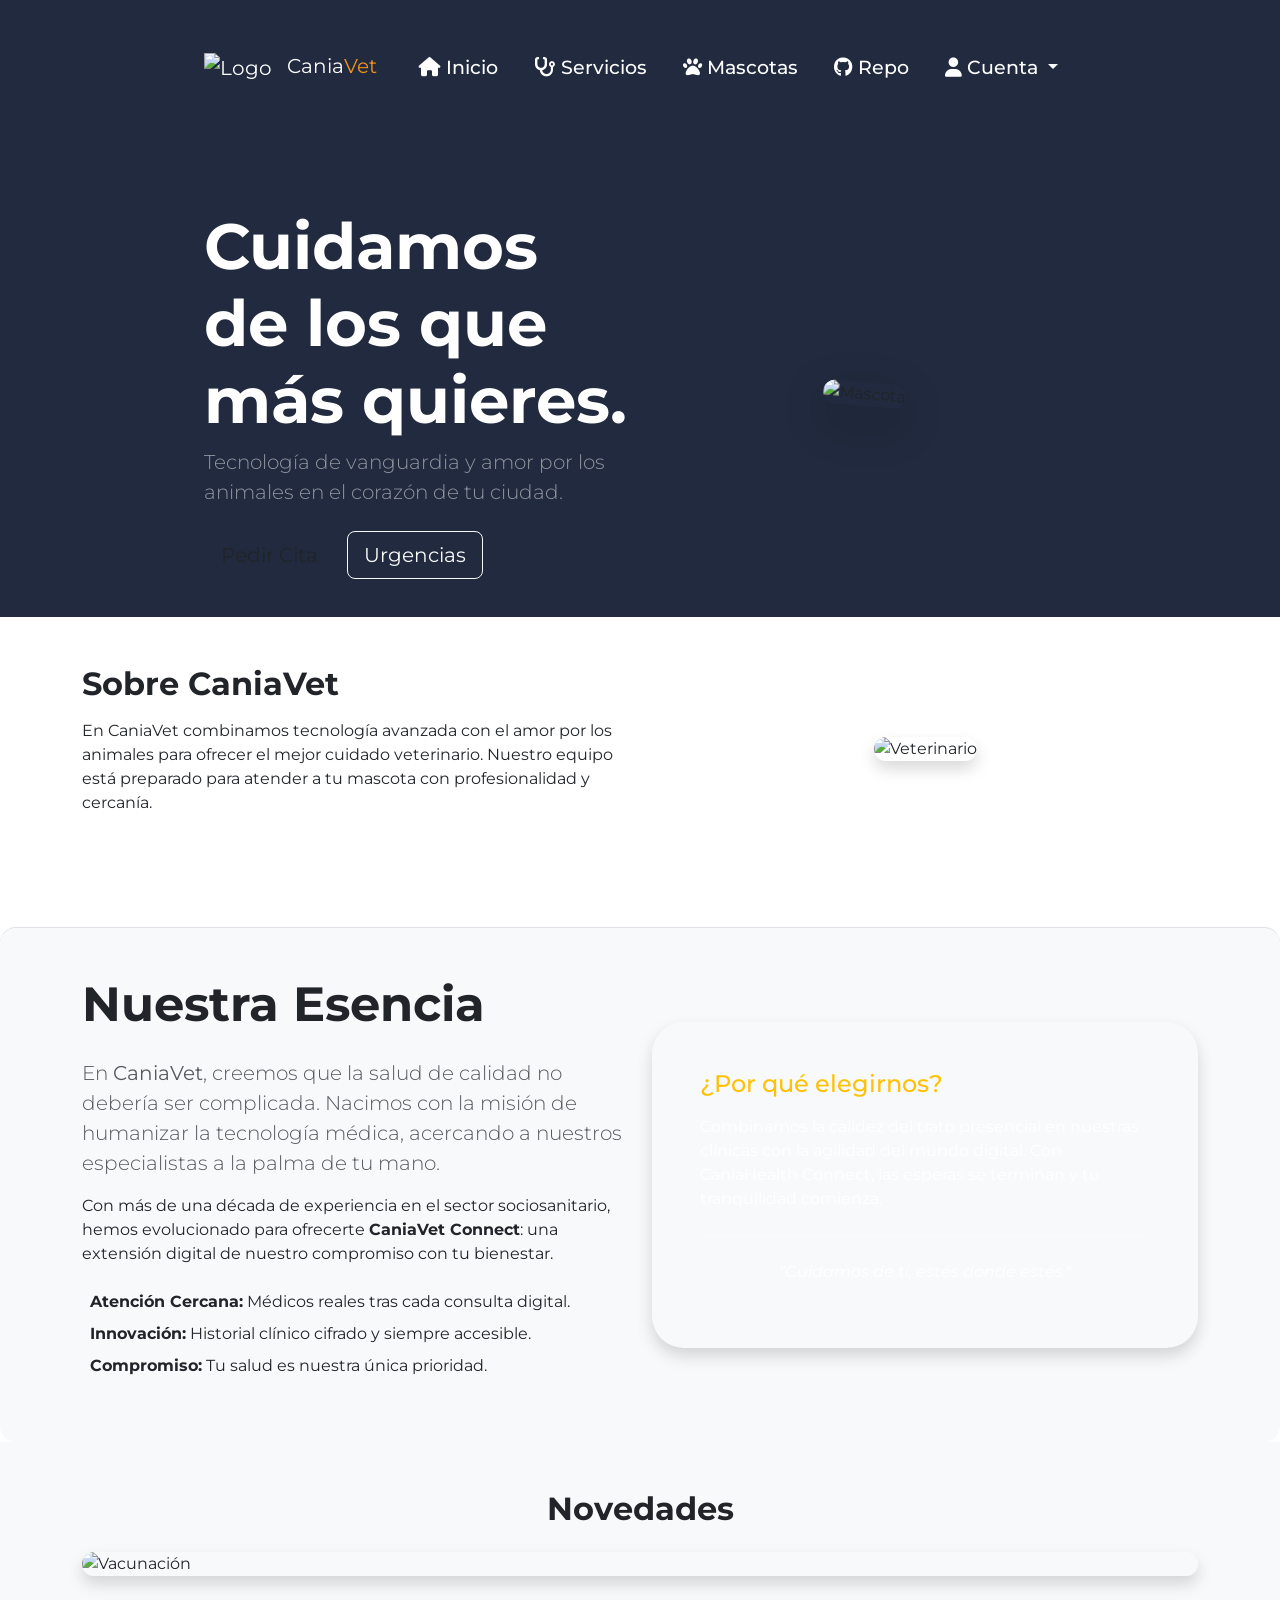
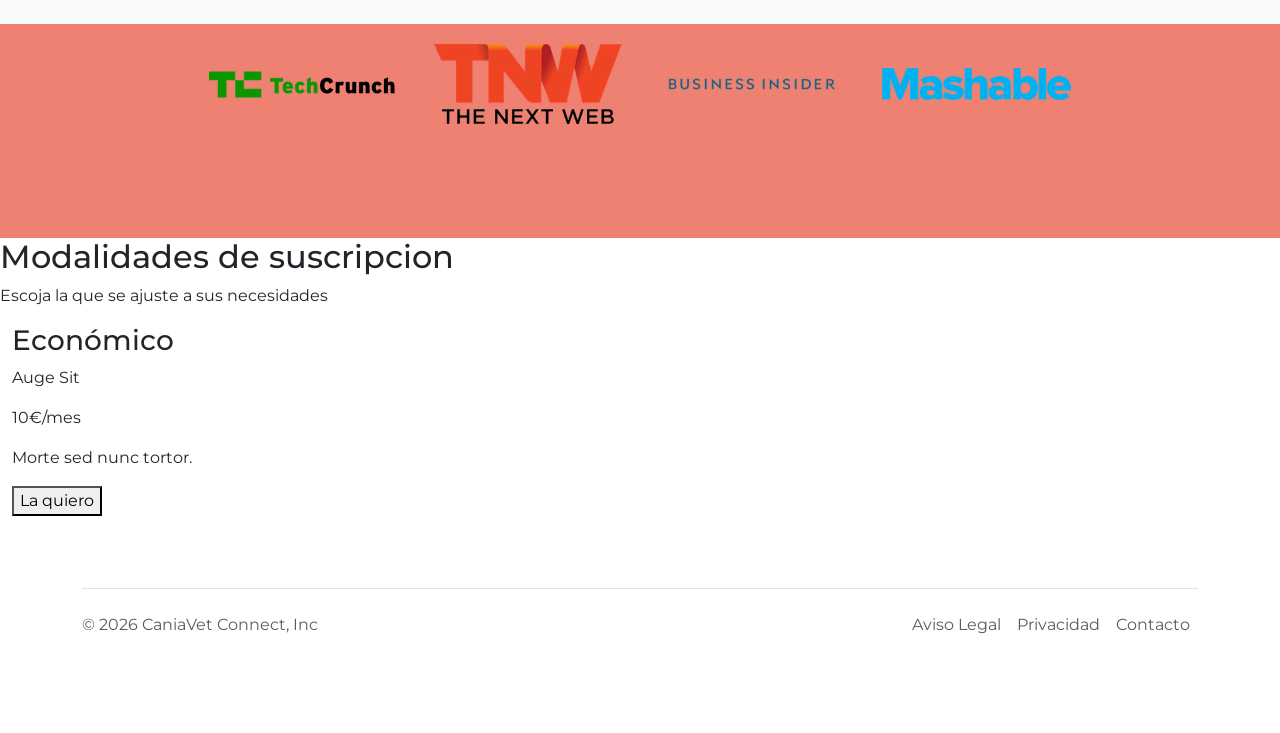
==== commit 6f93ac3f: "Se añade carrusel adaptado a la clínica" ====
--- a/index.html
+++ b/index.html
@@ -126,47 +126,38 @@
         </div>
     </header>
 
-    <main class="container mt-5">
-
-        <section id="features" class="py-5">
-
-            <div class="row text-center">
-
-                <div class="col-lg-4 feature-box">
-                    <i class="bi bi-heart-pulse-fill display-3"></i>
-                    <h3>Integer sit amet</h3>
-                    <p>Ut hendrerit in ipsum a suscipit.</p>
-                </div>
-        
-
-            <div class="col-lg-4 feature-box">
-                    <i class="bi bi-bullseye display-3"></i>
-                    <h3>Nam lobortis</h3>
-                    <p>Orci varius natoque penatibus et magnis dis parturient montes.</p>
-                </div>
-            
-
-            <div class="col-lg-4 feature-box">
-                    <i class="bi bi-shield-check display-3"></i>
-                    <h3>Vivamus eget</h3>
-                    <p>Praesent sem nisl, fringilla sollicitudin malesuada et, molestie vel elit.</p>
-            </div>
-            </div>
-        </section>
-        
-        
-        <div class="row align-items-center mb-5">
-            <div class="col-md-6">
-                <h2 class="display-4 fw-bold">Gestiona tu salud con un click.</h2>
-                <p class="lead">Presentamos <strong>CaniaVet Connect</strong>, la herramienta definitiva para nuestros pacientes de Cania. Citas, resultados y seguimiento médico en tu bolsillo.</p>
-            </div>
-            <div class="col-md-6 text-center">
-                <img src="imagenes/logocania.png" alt="Logo" class="img-fluid rounded shadow-lg" style="max-height: 300px;">
-            </div>
+     <!-- ===================================================== -->
+    <!-- MAIN -->
+    <!-- ===================================================== -->
+     
+    <main>
+
+        <!-- ================= SOBRE NOSOTROS ================= -->
+<section class="container py-5">
+
+    <div class="row align-items-center">
+
+        <!-- TEXTO -->
+        <div class="col-md-6">
+            <h2 class="fw-bold mb-3">Sobre CaniaVet</h2>
+            <p>
+                En CaniaVet combinamos tecnología avanzada con el amor por los animales 
+                para ofrecer el mejor cuidado veterinario. Nuestro equipo está preparado 
+                para atender a tu mascota con profesionalidad y cercanía.
+            </p>
         </div>
 
-        
-
+        <!-- IMAGEN -->
+        <div class="col-md-6 text-center">
+            <img src="https://images.unsplash.com/photo-1576201836106-db1758fd1c97?q=80&w=600"
+                 class="img-fluid rounded-4 shadow"
+                 alt="Veterinario">
+        </div>
+
+    </div>
+
+</section>
+        
         <section class="bg-light py-5 border-top mt-5 rounded-4">
             <div class="container">
                 <div class="row align-items-center">
@@ -198,43 +189,54 @@
             </div>
         </section>
 
-        <!--CARRUSEL-->
-
-        <section id="testimonials" class="text-center bgtestimonio">
-            <div id="testimonial-carousel" class="carousel slide" data-bs-ride="carousel" data-bs-interval="10000"
-                data-bs-pause="hover" data-bs-keyboard="true">
-        
-                <div class="carousel-inner">
-        
-                    <div class="carousel-item active container-fluid">
-                        <h2 class="testimonial-text fw-bold">"Esta aplicación es justo lo que necesitaba."</h2>
-                        <img class="testimonial-image rounded-circle mt-4 mb-3" src="imagenes/lady-img.jpg"
-                            alt="Perfil de usuario">
-                        <em class="text-white">Beverly, Illinois</em>
-                    </div>
-        
-                    <div class="carousel-item container-fluid">
-                        <h2 class="testimonial-text fw-bold">"Mi perro está más feliz que nunca desde que usamos CaniaVet."</h2>
-                        <img class="testimonial-image rounded-circle mt-4 mb-3" src="imagenes/dog-img.jpg"
-                            alt="Perfil de mascota">
-                        <em class="text-white">Pebbles, New York</em>
-                    </div>
-        
-                </div>
-        
-                <!-- BOTON ANTERIOR-->
-                <button class="carousel-control-prev" type="button" data-bs-target="#testimonial-carousel" data-bs-slide="prev">
-                    <span class="carousel-control-prev-icon" aria-hidden="true"></span>
-                    <span class="visually-hidden">Anterior</span>
-                </button>
-
-                <!-- BOTON SIGUIENTE-->
-                <button class="carousel-control-next" type="button" data-bs-target="#testimonial-carousel" data-bs-slide="next">
-                    <span class="carousel-control-next-icon" aria-hidden="true"></span>
-                    <span class="visually-hidden">Siguiente</span>
-                </button>
-        
-            </div>
+        
+        
+        <!-- ================= CARRUSEL ================= -->
+        <section class="py-5 bg-light">
+
+            <div class="container">
+
+                <h2 class="text-center mb-4 fw-bold">Novedades</h2>
+
+                <!-- CARRUSEL -->
+                <div id="vetCarousel"
+                     class="carousel slide shadow rounded-4 overflow-hidden"
+                     data-bs-ride="carousel"
+                     data-bs-interval="2500"
+                     data-bs-pause="false">
+
+                    <div class="carousel-inner">
+
+                        <!-- ITEM 1 -->
+                        <div class="carousel-item active">
+                            <img src="https://images.unsplash.com/photo-1628009368231-7bb7cfcb0def?q=80&w=1200"
+                                 class="d-block w-100"
+                                 alt="Vacunación">
+
+                            <div class="carousel-caption d-none d-md-block bg-blur">
+                                <h5>Campaña Vacunación</h5>
+                                <p>Protección total para este invierno.</p>
+                            </div>
+                        </div>
+
+                        <!-- ITEM 2 -->
+                        <div class="carousel-item">
+                            <img src="https://images.unsplash.com/photo-1516734212186-a967f81ad0d7?q=80&w=1200"
+                                 class="d-block w-100"
+                                 alt="Higiene dental">
+
+                            <div class="carousel-caption d-none d-md-block bg-blur">
+                                <h5>Higiene Dental</h5>
+                                <p>Descuento del 20% en limpiezas.</p>
+                            </div>
+                        </div>
+
+                    </div>
+
+                </div>
+            </div>
+        </section>
+
         
         </section>
 
--- a/css/stylesheet.css
+++ b/css/stylesheet.css
@@ -74,24 +74,6 @@
     padding: 0px 18px !important;
     
     
-}
-
-/* SECCIÓN HERO (Texto e Imagen) */
-
-.title {
-    color: white
-}
-#title h1 {
-    font-size: 3.5rem; 
-    line-height: 1.2;
-    font-weight: 900;
-    font-family: 'Montserrat bold';
-}
-
-.title-image {
-    max-width: 60%;
-    transform: rotate(25deg);
-    filter: drop-shadow(0 20px 40px rgba(0,0,0,0.3));
 }
 
 /* BOTONES Y UTILIDADES  */
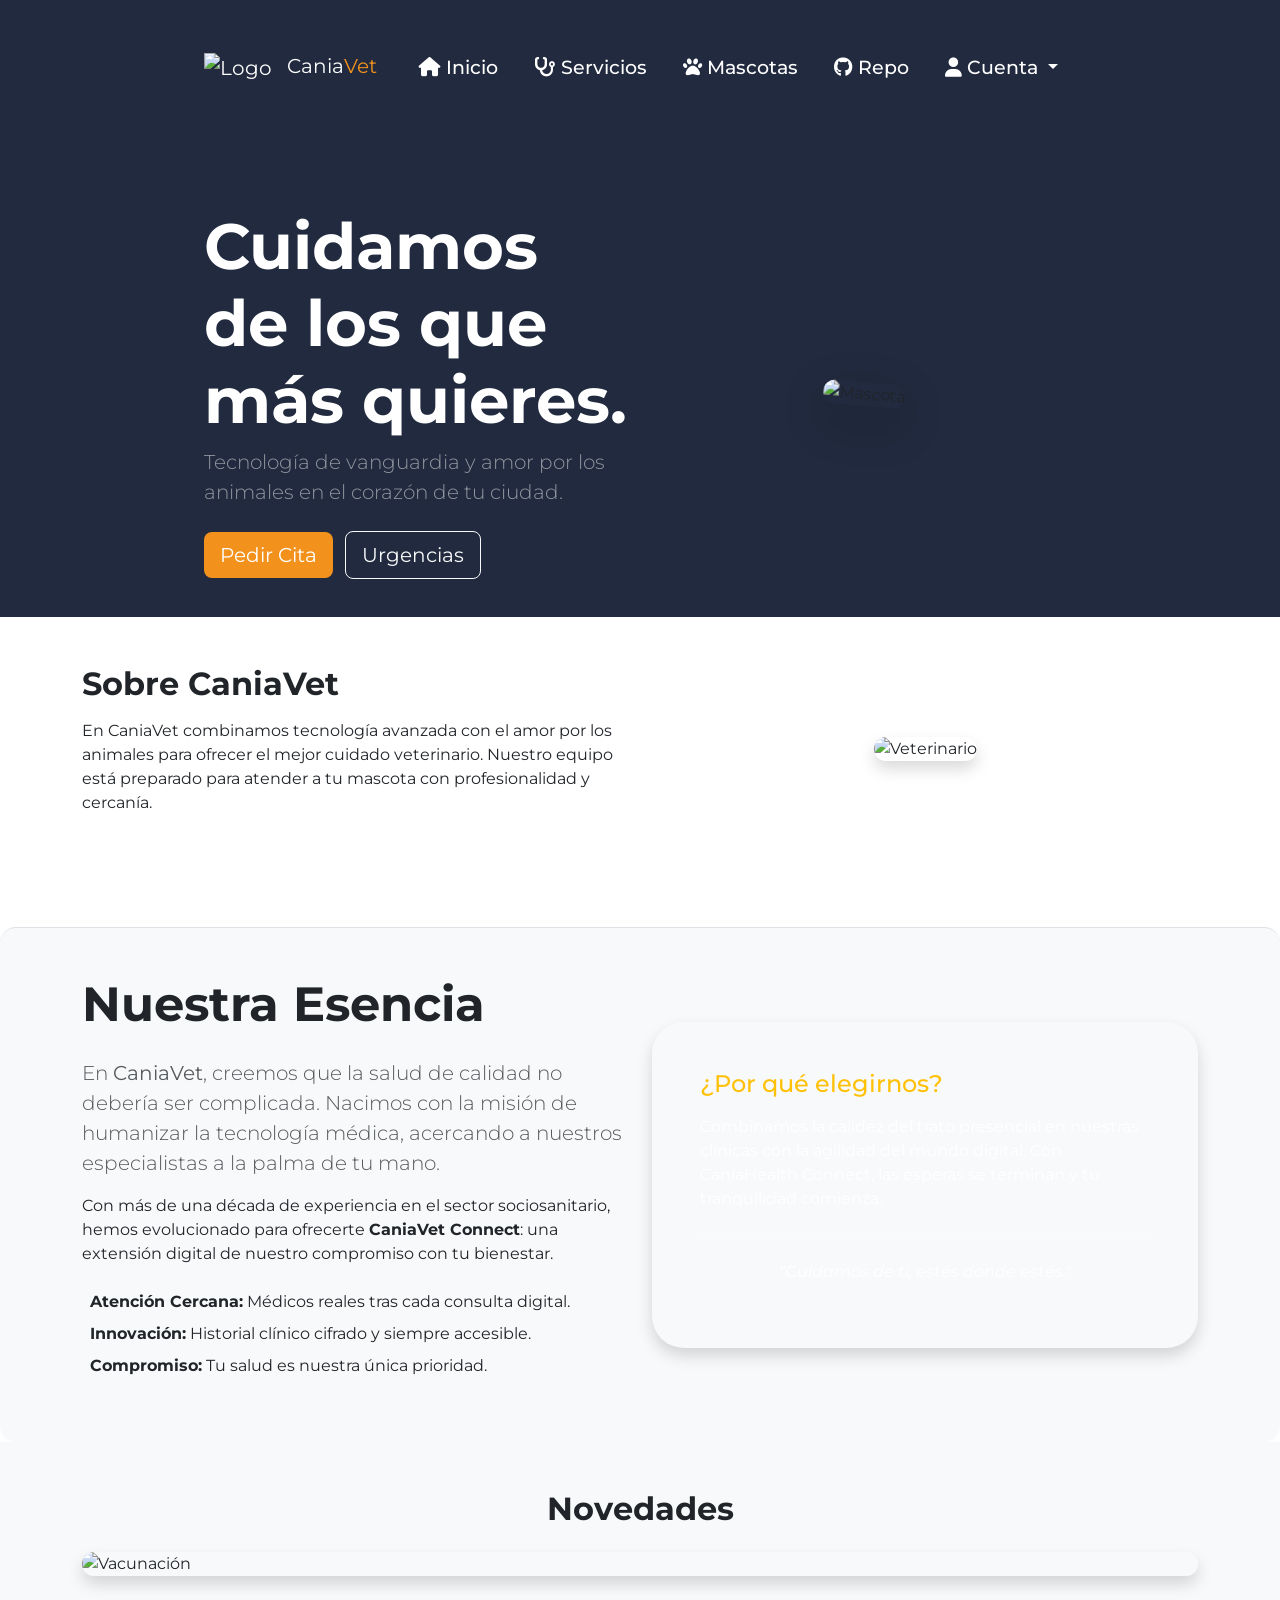
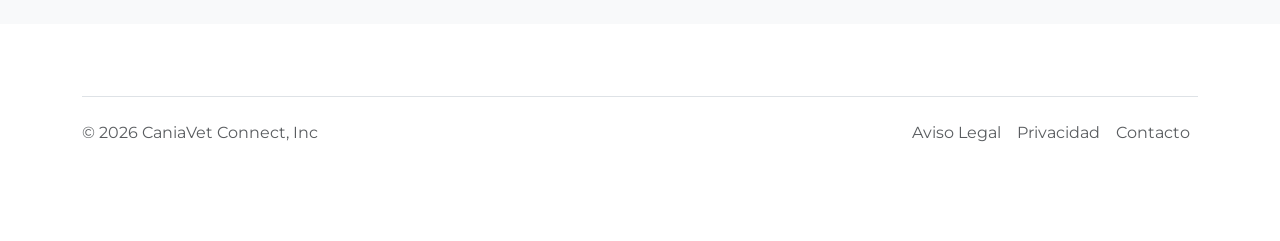
==== commit a33cd5ab: "Se añaden algunos estilos y se modifica el responsive movil para que se adapte mejor" ====
--- a/index.html
+++ b/index.html
@@ -237,54 +237,7 @@
             </div>
         </section>
 
-        
-        </section>
-
-        
-        <section id="press" class="text-center bgtestimonio">
-
-            <div class="container-fluid">
-                <img class="press-logo mx-3" src="imagenes/TechCrunch.png" alt="tc-logo">
-                <img class="press-logo mx-3" src="imagenes/tnw.png" alt="tnw-logo">
-                <img class="press-logo mx-3" src="imagenes/bizinsider.png" alt="biz-insider-logo">
-                <img class="press-logo mx-3" src="imagenes/mashable.png" alt="mashable-logo">
-            </div>
-
-        </section>
-
-        <!-- CARDS (TARJETAS)--> 
-        <section id="cards" class="tarjetas">
-            <div>
-                <h2>Modalidades de suscripcion</h2>
-                <p> Escoja la que se ajuste a sus necesidades</p>
-        
-                <!-- MODALIDAD PAGO 1-->
-        
-                <div class="container-fluid">
-
-                    <h3>Económico</h3>
-                    <p> Auge Sit</p>
-                    <p> 10€/mes</p>
-                    <p> Morte sed nunc tortor.</p>
-        
-                    
-                        <button class="" type="button">
-                            <span>La quiero</span>
-                        </button>
-
-                </div>
-        
             
-
-            <!-- MODALIDAD PAGO 2-->
-
-            <!-- MODALIDAD PAGO 3-->
-
-            </div>
-
-            
-
-        </section>
     </main>
 
     <!--FOOTER / PIE DE PÁGINA-->
--- a/css/stylesheet.css
+++ b/css/stylesheet.css
@@ -49,7 +49,23 @@
     transform: rotate(0deg);
 }
 
+/* ===================================================== */
+/* BOTONES */
+/* ===================================================== */
 
+.btn.btn-accent {
+    background-color: var(--naranja-acento);
+    color: white !important; 
+    border: none;
+    transition: 0.3s;
+}
+
+.btn.btn-accent:hover {
+    background-color: #d97f0f !important; 
+    color: white !important;              
+    transform: translateY(-2px);          
+    box-shadow: 0 4px 8px rgba(0,0,0,0.2);
+}
 /* NAVBAR  */
 
 .navbar {
@@ -156,25 +172,27 @@
     margin: 20px 20px 50px;
 }
 
-/* RESPONSIVE - MOVIL */
+/* ===================================================== */
+/* RESPONSIVE MOVIL */
+/* ===================================================== */
 
-@media (max-width: 991px) {
-    .container-fluid {
-        padding: 7% 5% !important;
+@media (max-width: 768px) {
+    
+    #title {
+        padding: 5% 5%;
     }
-    .app-name {
-        font-size: 1.8rem;
+
+    .hero-img {
+        max-height: 300px;
     }
-    #title h1 {
-        font-size: 2.2rem;
-        text-align: center;
+
+    .logo-nav {
+        height: 60px;
     }
-    .title-image {
-        transform: rotate(0deg);
-        max-width: 80%;
+
+       .navbar-brand {
+        font-size: 1.5rem;
     }
-    .navbar {
-        border-radius: 20px;
-        padding-bottom: 1rem;
-    }
-}+
+   
+}
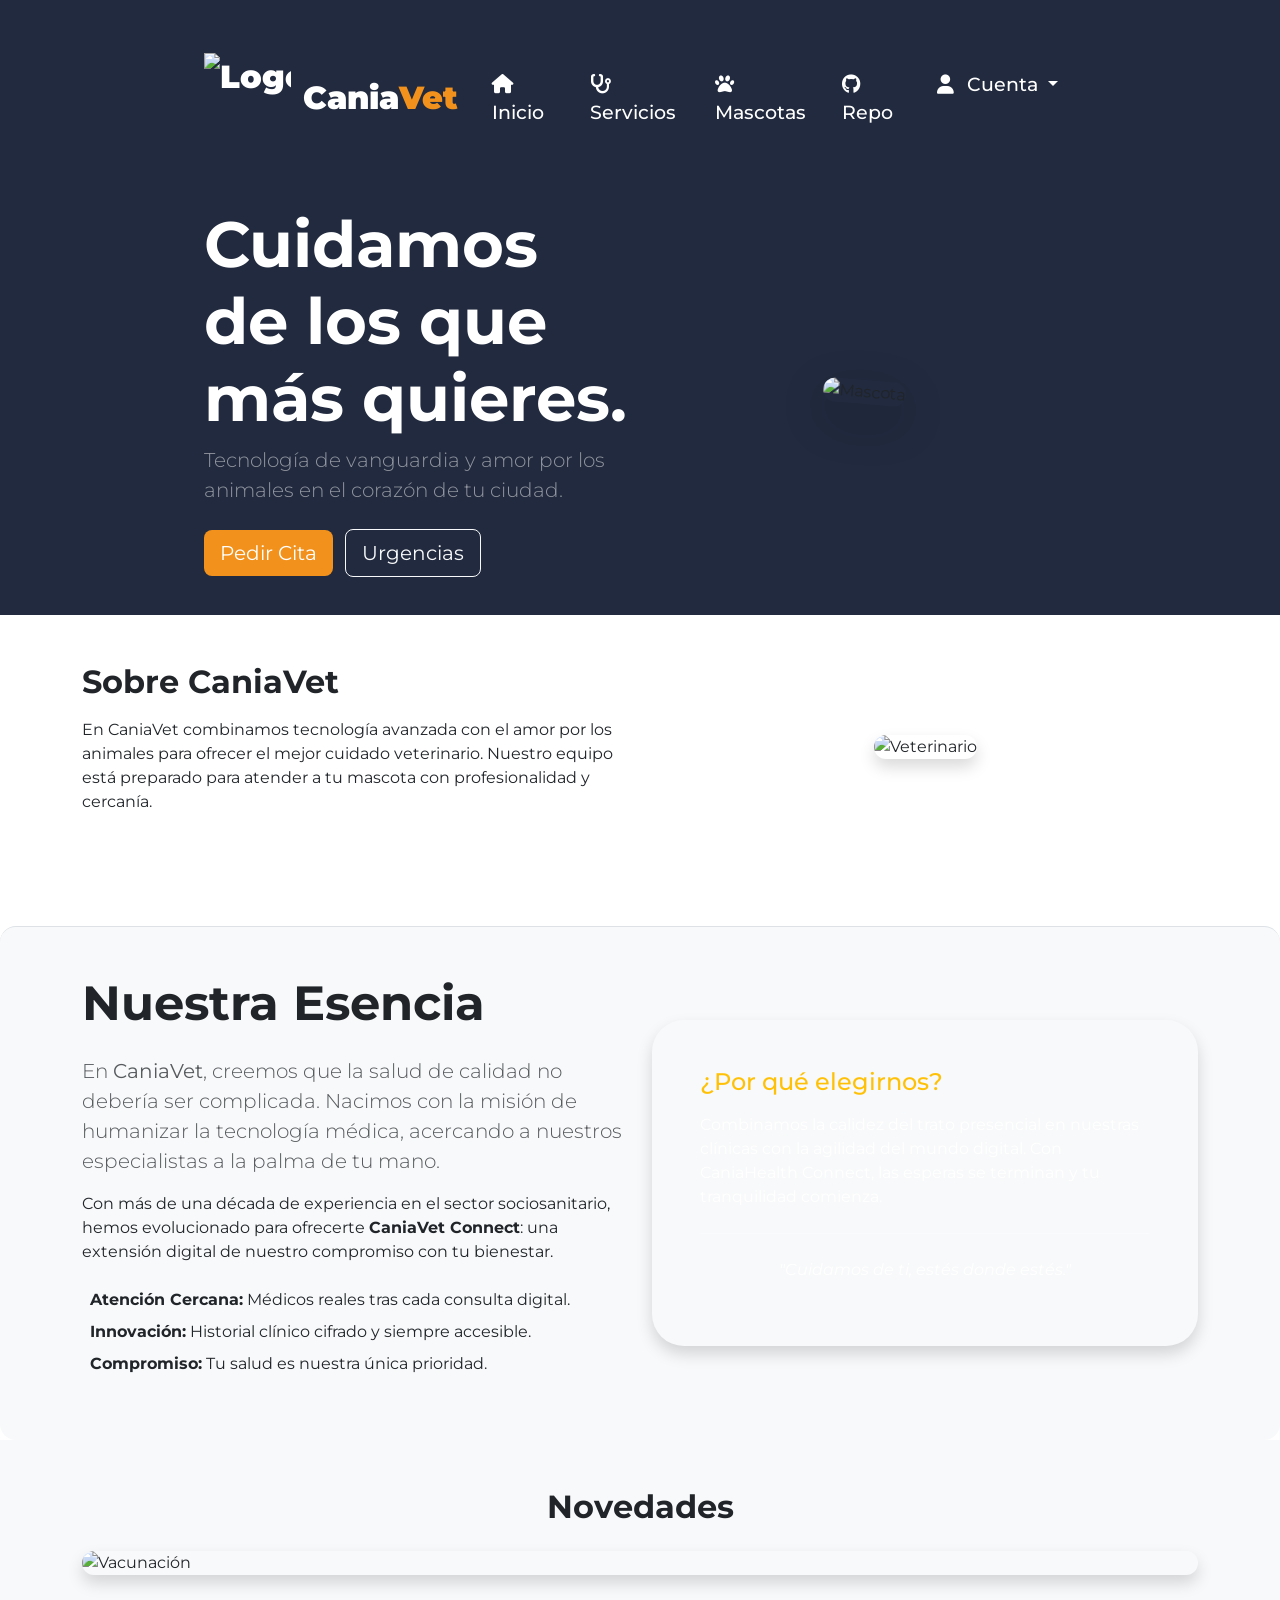
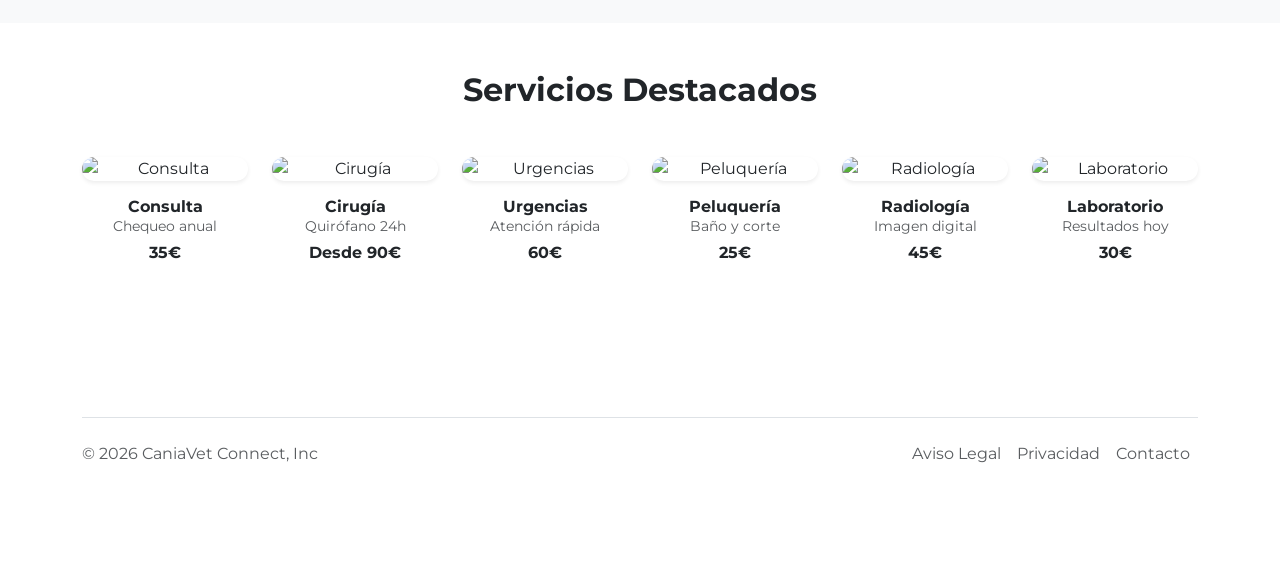
==== commit 384574b2: "Se terminan de añadir los estilos de la barra de navegacion" ====
--- a/index.html
+++ b/index.html
@@ -237,6 +237,101 @@
             </div>
         </section>
 
+         <!-- ================= SERVICIOS ================= -->
+        <section id="servicios" class="container py-5">
+
+            <h2 class="text-center mb-5 fw-bold">Servicios Destacados</h2>
+
+            <div class="row g-4">
+
+                <!-- SERVICIO 1 -->
+                <div class="col-xl-2 col-md-4 col-12 text-center">
+                    <div class="card border-0 service-card">
+                        <img src="https://images.unsplash.com/photo-1576201836106-db1758fd1c97?q=80&w=400"
+                             class="card-img-top rounded-4 shadow-sm"
+                             alt="Consulta">
+                        <div class="card-body">
+                            <h6 class="fw-bold mb-0">Consulta</h6>
+                            <p class="small text-muted mb-1">Chequeo anual</p>
+                            <p class="fw-bold">35€</p>
+                        </div>
+                    </div>
+                </div>
+
+                <!-- SERVICIO 2 -->
+                <div class="col-xl-2 col-md-4 col-12 text-center">
+                    <div class="card border-0 service-card">
+                        <img src="https://images.unsplash.com/photo-1599443015574-be5fe8a05783?q=80&w=400"
+                             class="card-img-top rounded-4 shadow-sm"
+                             alt="Cirugía">
+                        <div class="card-body">
+                            <h6 class="fw-bold mb-0">Cirugía</h6>
+                            <p class="small text-muted mb-1">Quirófano 24h</p>
+                            <p class="fw-bold">Desde 90€</p>
+                        </div>
+                    </div>
+                </div>
+
+                <!-- SERVICIO 3 -->
+                <div class="col-xl-2 col-md-4 col-12 text-center">
+                    <div class="card border-0 service-card">
+                        <img src="https://images.unsplash.com/photo-1537151608828-ea2b11777ee8?q=80&w=400"
+                             class="card-img-top rounded-4 shadow-sm"
+                             alt="Urgencias">
+                        <div class="card-body">
+                            <h6 class="fw-bold mb-0">Urgencias</h6>
+                            <p class="small text-muted mb-1">Atención rápida</p>
+                            <p class="fw-bold">60€</p>
+                        </div>
+                    </div>
+                </div>
+
+                <!-- SERVICIO 4 -->
+                <div class="col-xl-2 col-md-4 col-12 text-center">
+                    <div class="card border-0 service-card">
+                        <img src="https://images.unsplash.com/photo-1516734212186-a967f81ad0d7?q=80&w=400"
+                             class="card-img-top rounded-4 shadow-sm"
+                             alt="Peluquería">
+                        <div class="card-body">
+                            <h6 class="fw-bold mb-0">Peluquería</h6>
+                            <p class="small text-muted mb-1">Baño y corte</p>
+                            <p class="fw-bold">25€</p>
+                        </div>
+                    </div>
+                </div>
+
+                <!-- SERVICIO 5 -->
+                <div class="col-xl-2 col-md-4 col-12 text-center">
+                    <div class="card border-0 service-card">
+                        <img src="https://www.veterinariaargosalbacete.com/wp-content/uploads/2023/05/radiologia-para-perros.webp"
+                             class="card-img-top rounded-4 shadow-sm"
+                             alt="Radiología">
+                        <div class="card-body">
+                            <h6 class="fw-bold mb-0">Radiología</h6>
+                            <p class="small text-muted mb-1">Imagen digital</p>
+                            <p class="fw-bold">45€</p>
+                        </div>
+                    </div>
+                </div>
+
+                <!-- SERVICIO 6 -->
+                <div class="col-xl-2 col-md-4 col-12 text-center">
+                    <div class="card border-0 service-card">
+                        <img src="https://images.unsplash.com/photo-1584132967334-10e028bd69f7?q=80&w=400"
+                             class="card-img-top rounded-4 shadow-sm"
+                             alt="Laboratorio">
+                        <div class="card-body">
+                            <h6 class="fw-bold mb-0">Laboratorio</h6>
+                            <p class="small text-muted mb-1">Resultados hoy</p>
+                            <p class="fw-bold">30€</p>
+                        </div>
+                    </div>
+                </div>
+
+            </div>
+        </section>
+
+
             
     </main>
 
--- a/css/stylesheet.css
+++ b/css/stylesheet.css
@@ -92,27 +92,37 @@
     
 }
 
-/* BOTONES Y UTILIDADES  */
-.btn-cania {
-    background-color: var(--rosa-cania);
-    color: white;
-    border: none;
-    padding: 10px 25px;
-}
-
-.text-cania {
-    color: var(--rosa-cania) !important;
-}
-
-.bg-cania-dark {
-    background-color: var(--rosa-cania) !important;
-}
-.bg-cania-light {
-    background-color: rgba(171, 56, 120, 0.1) !important;
-}
-
-.btn-margin-custom {
-    margin: 5% 3% 5% 0;
+/* ================= NAVBAR ================= */
+
+.navbar-brand {
+    font-size: 2rem; 
+    font-weight: 900;
+    display: flex;
+    align-items: center;
+}
+
+.logo-nav {
+    height: 90px; 
+    margin-right: 12px;
+}
+
+.navbar {
+    padding: 10px 0;
+}
+
+/* ===================================================== */
+/* NAVBAR ICONOS */
+/* ===================================================== */
+
+/* Iconos del menú */
+.navbar-nav .nav-link i {
+    margin-right: 8px;
+    transition: 0.3s;
+}
+
+/* Hover en iconos del menú */
+.navbar-nav .nav-link:hover i {
+    color: var(--naranja-acento) !important;
 }
 
 /* ESTILOS FEATURES */
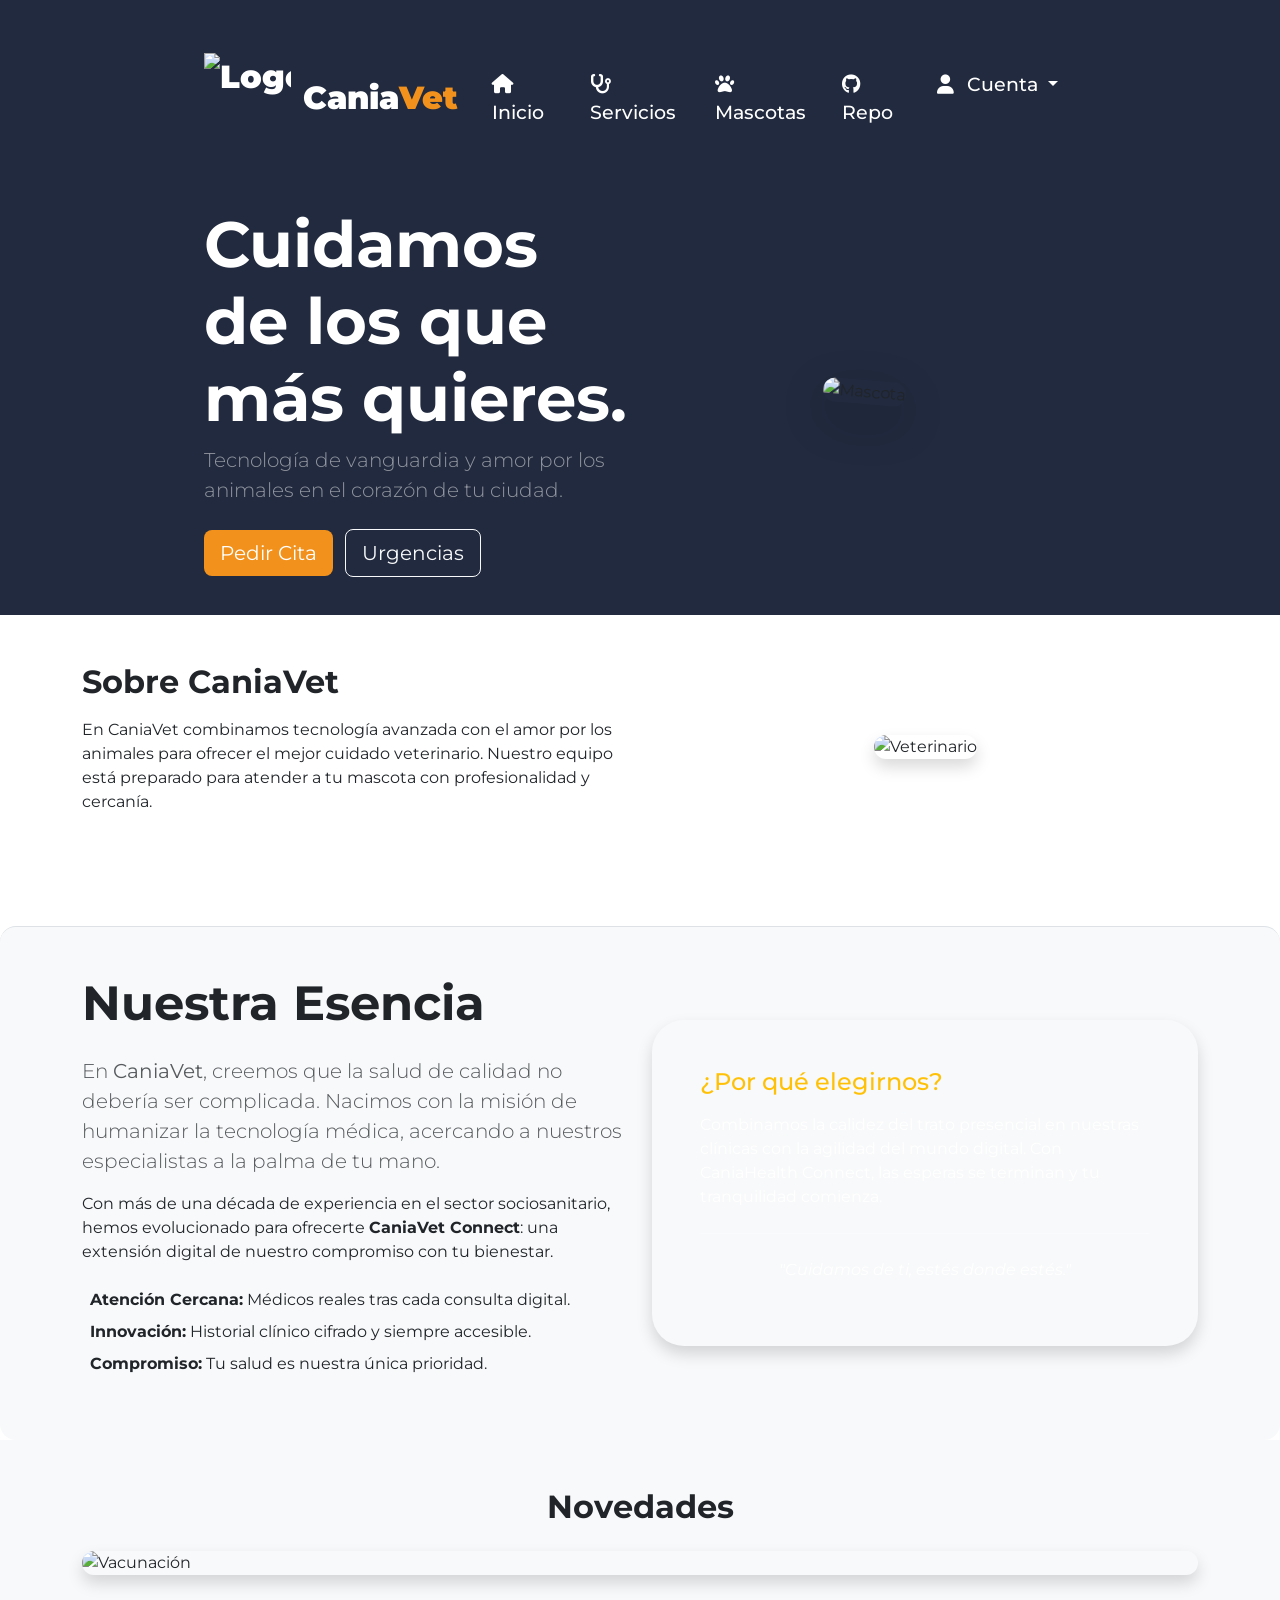
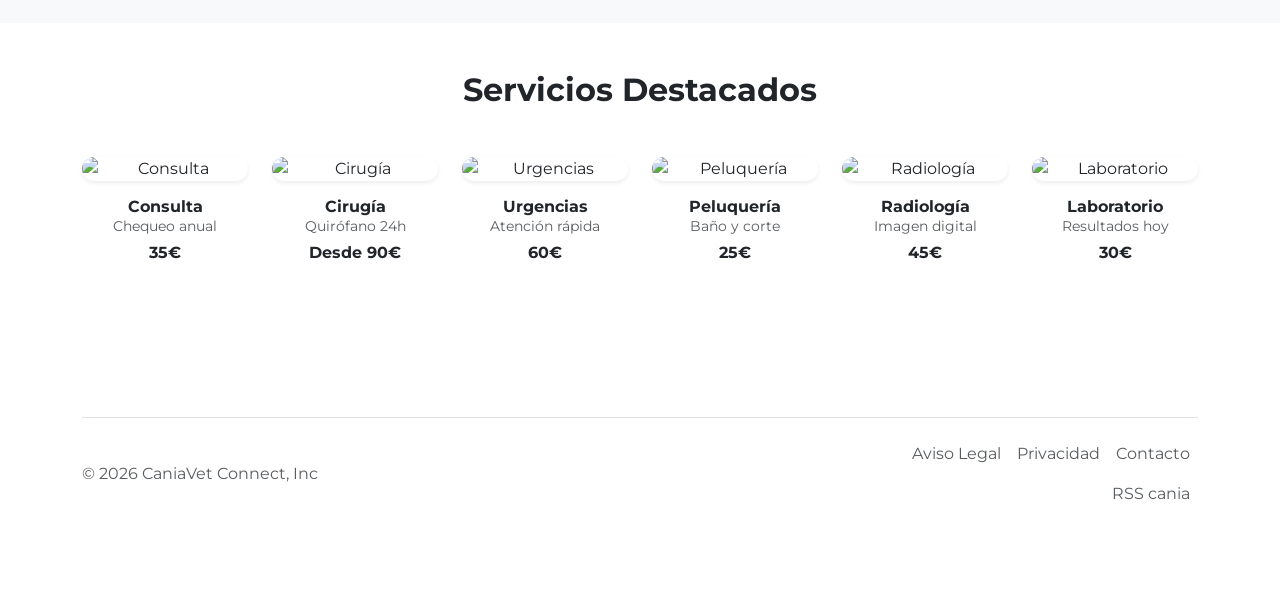
==== commit 9db238a6: "Se añade el Feed en el Footer y se crea un HTML sencillo para mostrar el FEED RSS donde están las no" ====
--- a/index.html
+++ b/index.html
@@ -18,6 +18,9 @@
     
     <!-- ================= CSS PROPIO ================= -->
     <link rel="stylesheet" href="css/stylesheet.css">
+
+    <!-- ================= FEED RSS =================== -->
+    <link rel="alternate" title="Feed de Noticias Veterinaria" href="canalesrss.html">
 
     
 </head>
@@ -344,6 +347,11 @@
                 <li class="nav-item"><a href="#" class="nav-link px-2 text-muted">Aviso Legal</a></li>
                 <li class="nav-item"><a href="#" class="nav-link px-2 text-muted">Privacidad</a></li>
                 <li class="nav-item"><a href="#" class="nav-link px-2 text-muted">Contacto</a></li>
+                
+                
+                <li class="nav-item"><a href="canalesrss.html" target="_blank" class="nav-link px-2 text-muted">RSS cania</a> </li>
+                
+
             </ul>
         </div>
     </footer>
